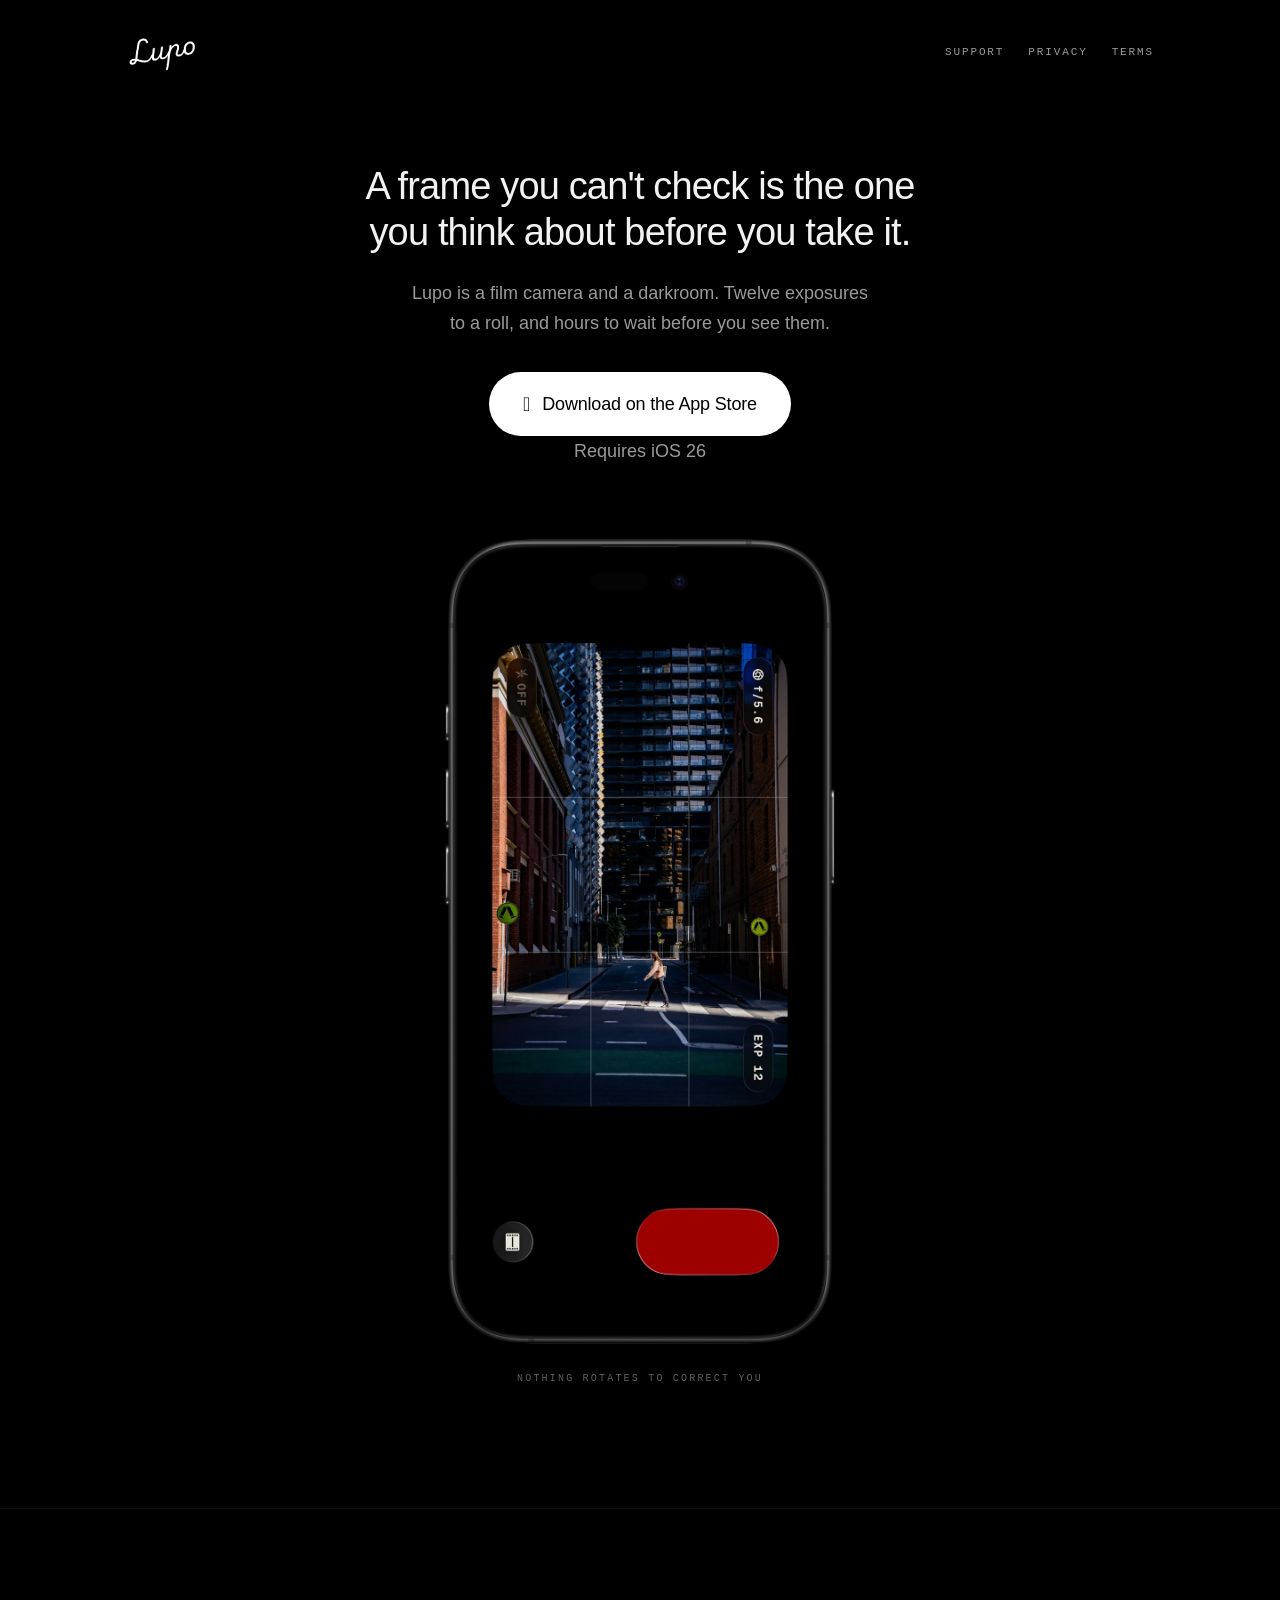
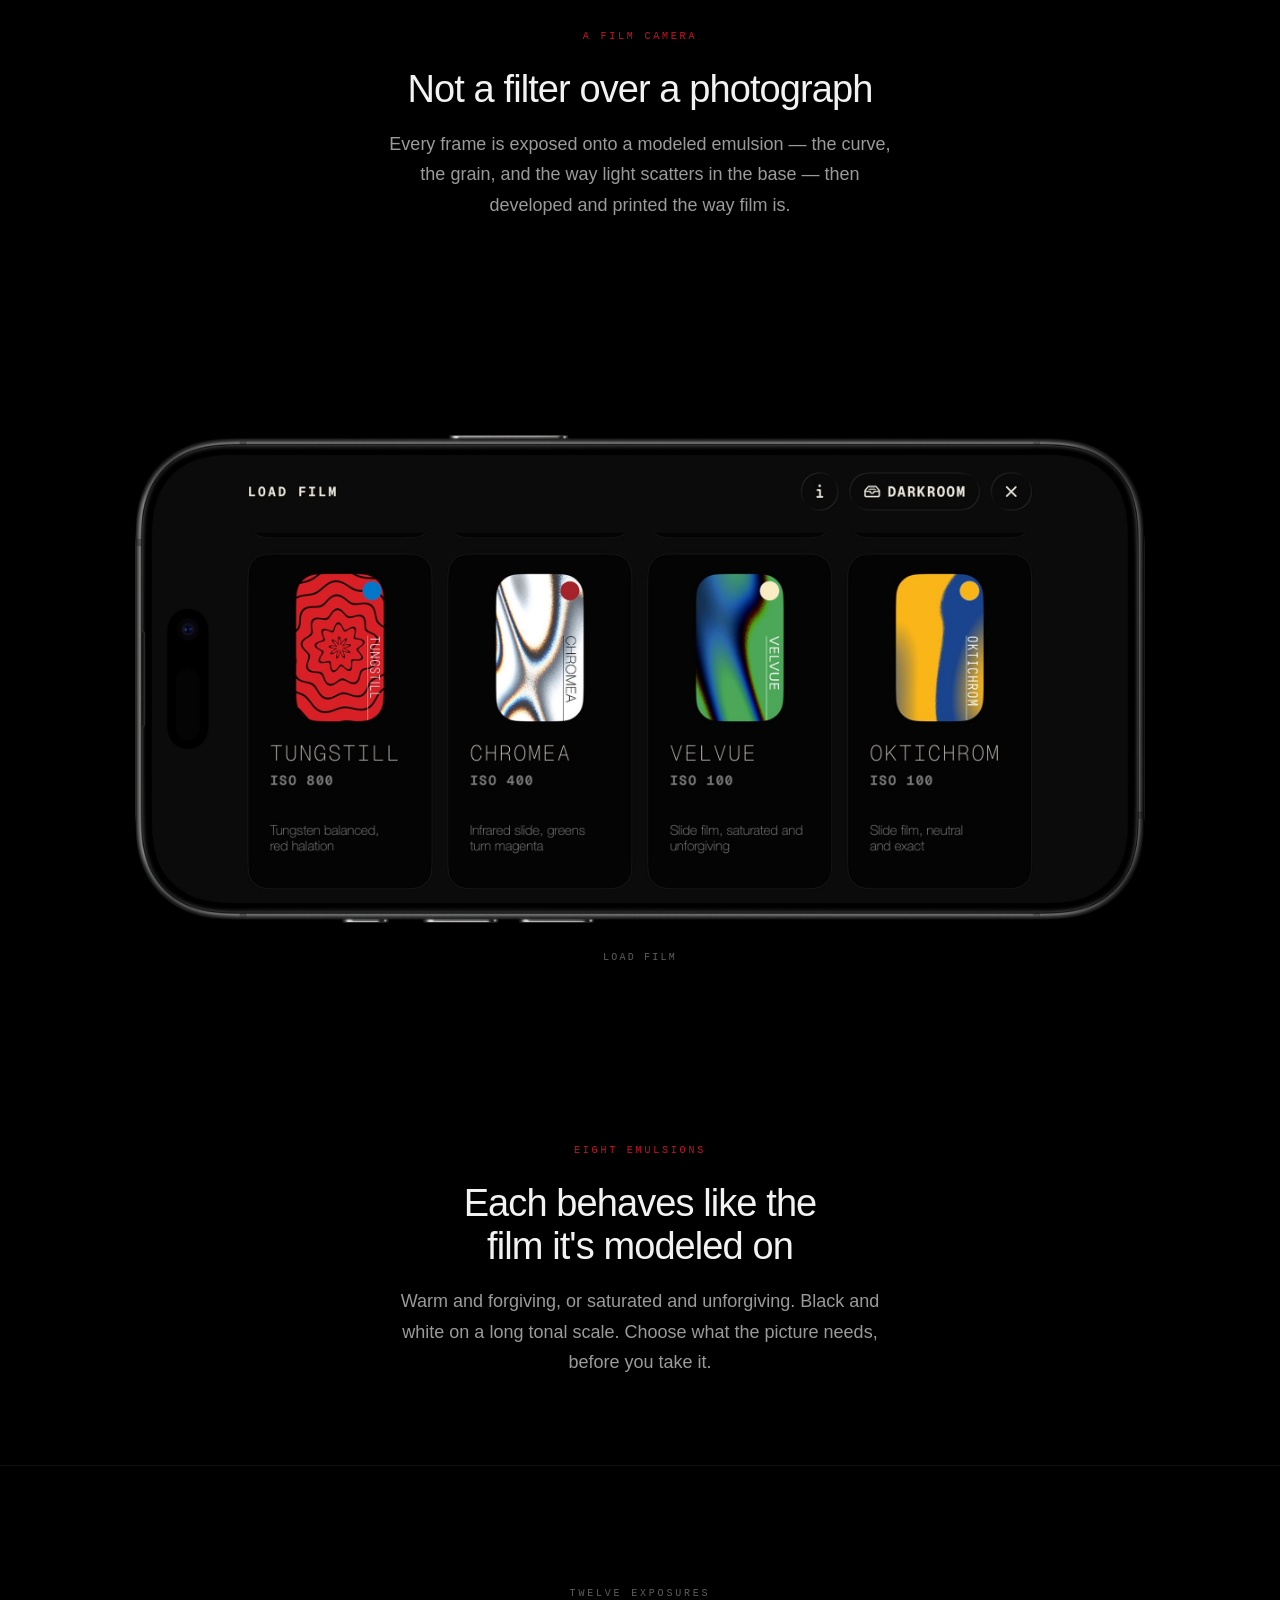
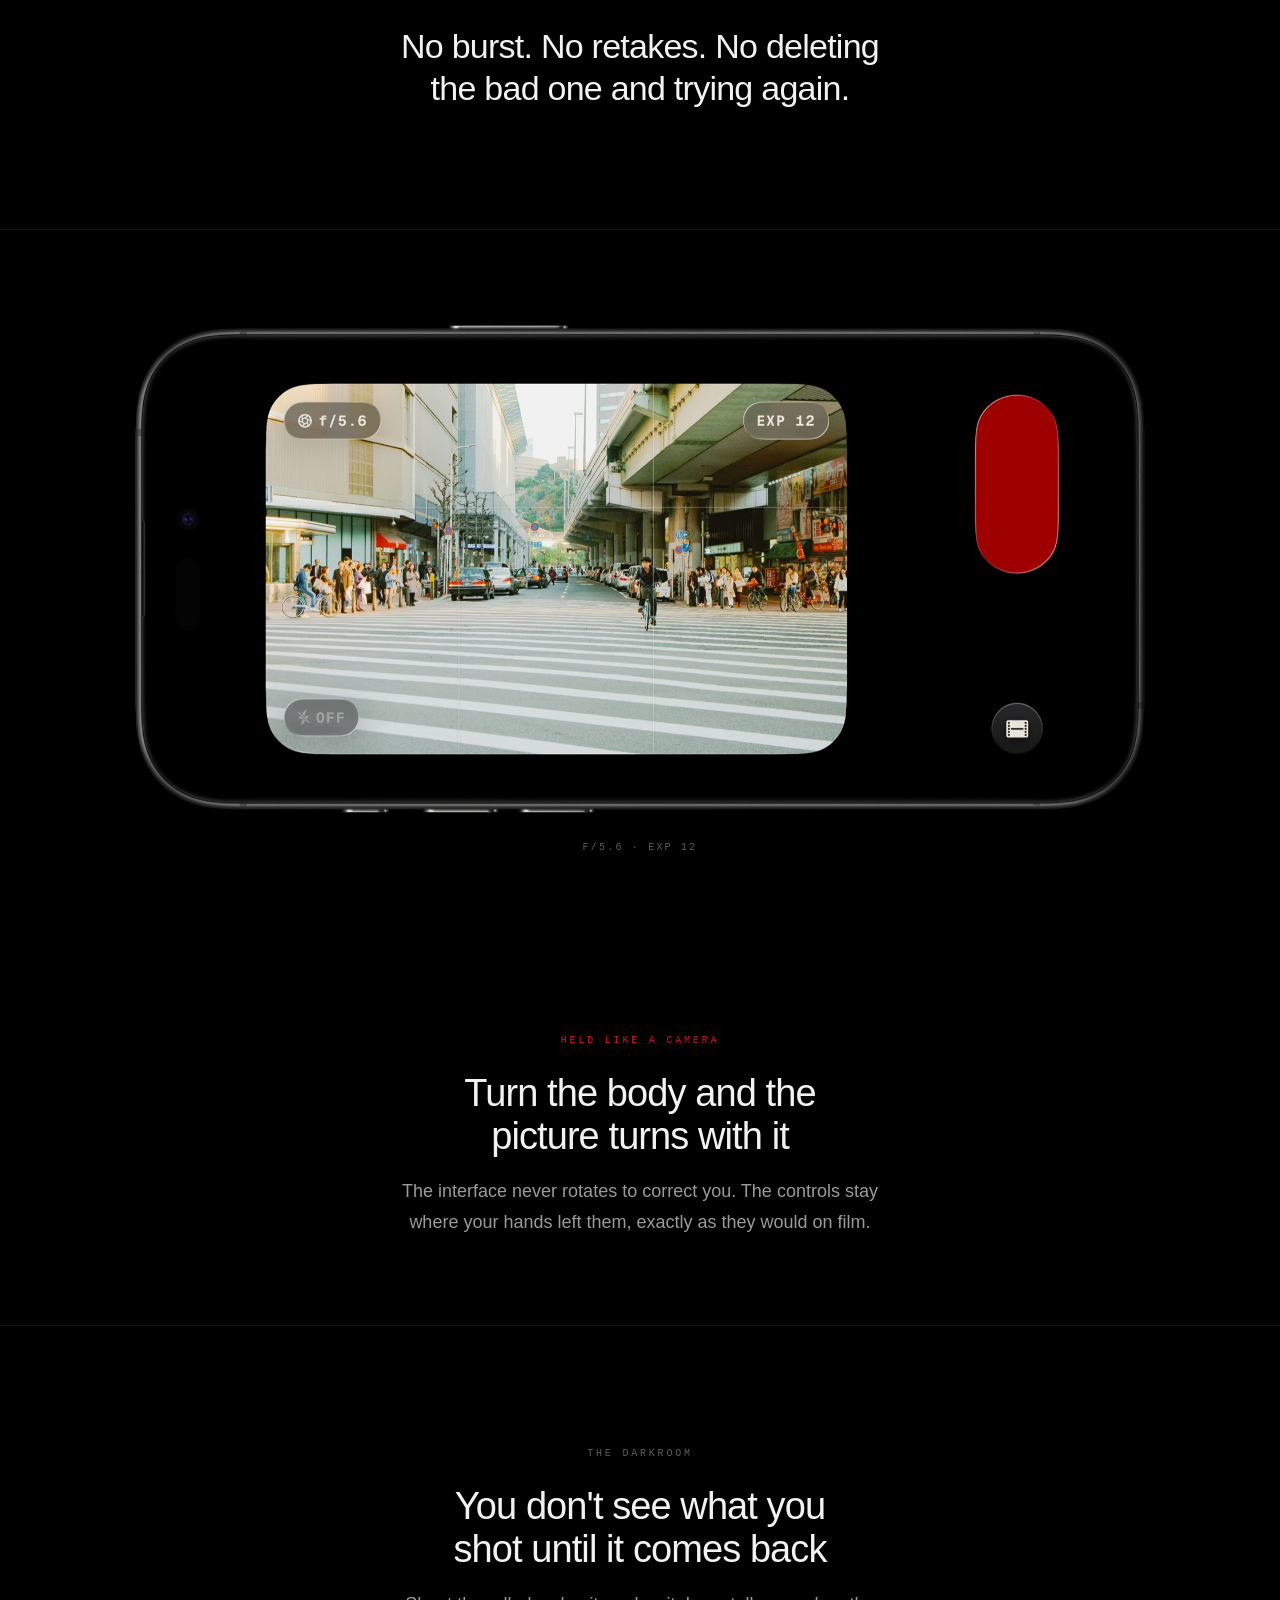
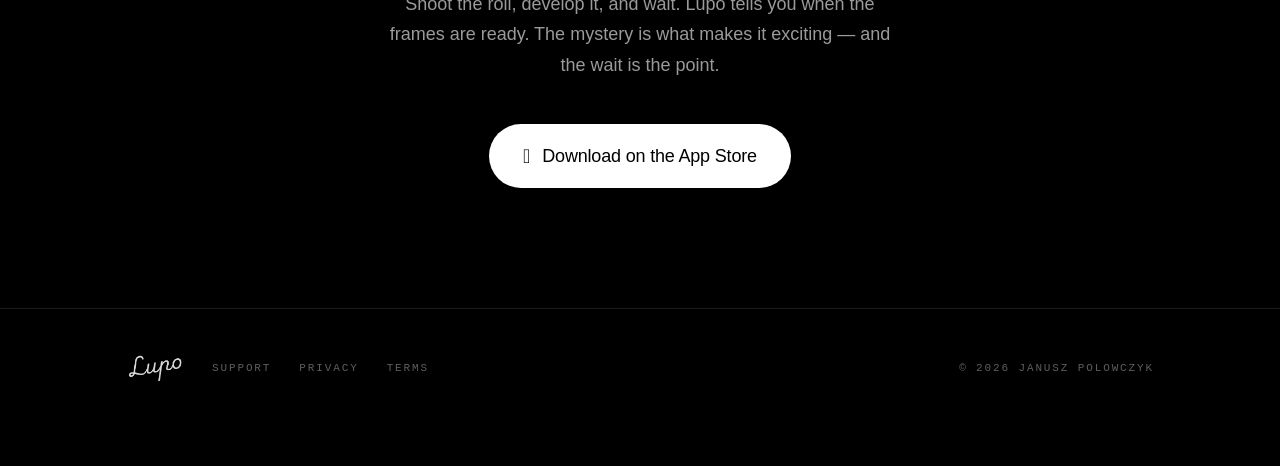
==== index.html @ 71aa13f6 "Lupo — landing, support and legal pages Static site for GitHub Pages:   index.html    landing (Marke" ====
<!doctype html>
<html lang="en">
<head>
<meta charset="utf-8">
<meta name="viewport" content="width=device-width,initial-scale=1">
<title>Lupo — Film Camera &amp; Darkroom</title>
<meta name="description" content="A film camera and darkroom for iPhone. Twelve exposures to a roll, eight modeled emulsions, and no way to check the shot until the roll comes back.">
<meta name="color-scheme" content="dark">
<meta name="theme-color" content="#000000">
<link rel="icon" type="image/png" href="assets/Lupoicon_web.png">
<link rel="apple-touch-icon" href="assets/Lupoicon_web.png">
<meta property="og:title" content="Lupo — Film Camera &amp; Darkroom">
<meta property="og:description" content="A frame you can't check is the one you think about before you take it.">
<meta property="og:type" content="website">
<meta property="og:image" content="assets/hold.jpg">
<link rel="stylesheet" href="style.css">
</head>
<body>

<nav class="site">
  <a class="home" href="index.html" aria-label="Lupo — home"><img src="assets/Lupologo.png" alt="Lupo"></a>
  <span class="links">
    <a href="support.html">Support</a>
    <a href="privacy.html">Privacy</a>
    <a href="terms.html">Terms</a>
  </span>
</nav>

<header class="hero">
  <div class="wrap">
    <p class="thesis">A frame you can't check is the one you think about before you take it.</p>
    <p class="sub">Lupo is a film camera and a darkroom. Twelve exposures to a roll, and hours to wait before you see them.</p>
    <div class="get">
      <a class="btn" href="https://apps.apple.com/app/idXXXXXXXXX"><span class="glyph" aria-hidden="true">&#63743;</span> Download on the App Store</a>
    </div>
    <p class="get note">Requires iOS 26</p>
  </div>
</header>

<section class="panel">
  <div class="wrap-wide">
    <figure class="shot portrait reveal">
      <img src="assets/hold.jpg" alt="Lupo running on an iPhone held upright, the viewfinder showing a laneway between a brick wall and a glass tower, with a red shutter below." width="900" height="1842">
      <figcaption>Nothing rotates to correct you</figcaption>
    </figure>
  </div>
</section>

<hr class="rule">

<section class="panel">
  <div class="wrap">
    <div class="inner reveal">
      <p class="eyebrow">A film camera</p>
      <h2>Not a filter over a photograph</h2>
      <p>Every frame is exposed onto a modeled emulsion — the curve, the grain, and the way light scatters in the base — then developed and printed the way film is.</p>
    </div>
  </div>
</section>

<section class="panel tight">
  <div class="wrap-wide">
    <figure class="shot reveal">
      <img src="assets/films.jpg" alt="Lupo's film selection screen showing canisters for Tungstill ISO 800, Chromea ISO 400, Velvue ISO 100 and Oktichrom ISO 100." width="2292" height="1120">
      <figcaption>Load film</figcaption>
    </figure>
  </div>
</section>

<section class="panel tight">
  <div class="wrap">
    <div class="inner reveal">
      <p class="eyebrow">Eight emulsions</p>
      <h2>Each behaves like the film it's modeled on</h2>
      <p>Warm and forgiving, or saturated and unforgiving. Black and white on a long tonal scale. Choose what the picture needs, before you take it.</p>
    </div>
  </div>
</section>

<hr class="rule">

<section class="panel">
  <div class="wrap">
    <div class="inner reveal">
      <p class="eyebrow quiet">Twelve exposures</p>
      <p class="statement">No burst. No retakes. No deleting the bad one and trying again.</p>
    </div>
  </div>
</section>

<hr class="rule">

<section class="panel tight">
  <div class="wrap-wide">
    <figure class="shot reveal">
      <img src="assets/camera.jpg" alt="Lupo's camera screen on an iPhone held sideways, showing a street crossing in the viewfinder with aperture, exposure count and flash indicators." width="1800" height="879">
      <figcaption>f/5.6 · EXP 12</figcaption>
    </figure>
  </div>
</section>

<section class="panel tight">
  <div class="wrap">
    <div class="inner reveal">
      <p class="eyebrow">Held like a camera</p>
      <h2>Turn the body and the picture turns with it</h2>
      <p>The interface never rotates to correct you. The controls stay where your hands left them, exactly as they would on film.</p>
    </div>
  </div>
</section>

<hr class="rule">

<section class="panel">
  <div class="wrap">
    <div class="inner reveal">
      <p class="eyebrow quiet">The darkroom</p>
      <h2>You don't see what you shot until it comes back</h2>
      <p>Shoot the roll, develop it, and wait. Lupo tells you when the frames are ready. The mystery is what makes it exciting — and the wait is the point.</p>
      <div class="get" style="margin-top:44px">
        <a class="btn" href="https://apps.apple.com/app/idXXXXXXXXX"><span class="glyph" aria-hidden="true">&#63743;</span> Download on the App Store</a>
      </div>
    </div>
  </div>
</section>

<footer class="site">
  <div class="bar">
    <img src="assets/Lupologo.png" alt="Lupo">
    <a href="support.html">Support</a>
    <a href="privacy.html">Privacy</a>
    <a href="terms.html">Terms</a>
    <span class="spacer">© 2026 Janusz Polowczyk</span>
  </div>
</footer>

<script>
(function(){
  var els = document.querySelectorAll('.reveal');
  if (!('IntersectionObserver' in window) ||
      window.matchMedia('(prefers-reduced-motion: reduce)').matches){
    els.forEach(function(e){ e.classList.add('in'); });
    return;
  }
  var io = new IntersectionObserver(function(entries){
    entries.forEach(function(en){
      if (en.isIntersecting){ en.target.classList.add('in'); io.unobserve(en.target); }
    });
  }, {rootMargin:'0px 0px -8% 0px', threshold:0.06});
  els.forEach(function(e){ io.observe(e); });
})();
</script>

</body>
</html>
---- style.css ----
/* Lupo — lupocamera site
   Single-theme by intent: the app is black, the site is black.
   Type: Helvetica Neue Light throughout, mono for utility labels. */

:root{
  --bg:#000000;
  --ink:#F2F2F2;
  --dim:#9A9A9A;
  --faint:#5E5E5E;
  --hair:#1A1A1A;
  --hair-soft:#111111;
  --card:#0A0A0A;
  --red:#CE1126;
  --red-lift:#E0263A;

  --sans:"HelveticaNeue-Light","Helvetica Neue Light","Helvetica Neue",Helvetica,Arial,sans-serif;
  --mono:ui-monospace,"SF Mono",SFMono-Regular,Menlo,Consolas,monospace;

  --measure:660px;
  --wide:1080px;
}

*{box-sizing:border-box}
html{-webkit-text-size-adjust:100%;scroll-behavior:smooth}
@media (prefers-reduced-motion:reduce){ html{scroll-behavior:auto} }

body{
  margin:0;
  background:var(--bg);
  color:var(--ink);
  font-family:var(--sans);
  font-weight:300;
  font-size:18px;
  line-height:1.68;
  -webkit-font-smoothing:antialiased;
  -moz-osx-font-smoothing:grayscale;
}

.wrap{max-width:var(--measure);margin:0 auto;padding:0 26px}
.wrap-wide{max-width:var(--wide);margin:0 auto;padding:0 26px}

img{max-width:100%;height:auto;display:block}

a{color:var(--ink);text-decoration:none;border-bottom:1px solid #333;transition:border-color .15s ease,color .15s ease}
a:hover{border-bottom-color:var(--red)}
a:focus-visible{outline:2px solid var(--red);outline-offset:3px;border-radius:2px}
@media (prefers-reduced-motion:reduce){ a{transition:none} }

/* ---------- nav ---------- */
nav.site{
  display:flex;align-items:center;justify-content:space-between;gap:20px;
  max-width:var(--wide);margin:0 auto;padding:30px 26px;
}
nav.site .home{border-bottom:none;display:block;flex:none}
nav.site .home img{width:72px}
nav.site .links{display:flex;gap:24px;align-items:center}
nav.site .links a{
  font-family:var(--mono);font-weight:400;
  font-size:11px;letter-spacing:.17em;text-transform:uppercase;
  color:var(--dim);border-bottom:none;padding-bottom:2px;
}
nav.site .links a:hover{color:var(--ink)}
nav.site .links a[aria-current="page"]{color:var(--ink);border-bottom:1px solid var(--red)}

/* ---------- type ---------- */
.eyebrow{
  font-family:var(--mono);font-weight:400;
  font-size:10px;letter-spacing:.28em;text-transform:uppercase;
  color:var(--red);margin:0 0 22px;
}
.eyebrow.quiet{color:var(--faint)}

h1,h2,h3{font-weight:300;margin:0}
h1{font-size:clamp(30px,5.4vw,42px);line-height:1.1;letter-spacing:-.025em;margin-bottom:14px;text-wrap:balance}
h2{font-size:clamp(26px,4.4vw,38px);line-height:1.14;letter-spacing:-.024em;margin-bottom:18px;text-wrap:balance}
h3{font-size:19px;line-height:1.35;letter-spacing:-.01em;margin-bottom:8px;color:var(--ink)}

p{margin:0 0 18px;color:var(--dim)}
p:last-child{margin-bottom:0}
p strong,li strong{color:var(--ink);font-weight:400}
.lede{color:var(--ink);font-size:19px}

ul{margin:0 0 18px;padding-left:21px;color:var(--dim)}
li{margin-bottom:10px}
li::marker{color:var(--faint)}

/* ---------- hero ---------- */
.hero{padding:58px 0 0;text-align:center}
.hero .thesis{
  font-size:clamp(25px,3.9vw,38px);line-height:1.2;letter-spacing:-.022em;
  color:var(--ink);margin:0 auto 22px;max-width:27ch;text-wrap:balance;
}
.hero .sub{max-width:46ch;margin:0 auto 34px;font-size:18px}
.hero + .panel{padding-top:66px}

/* ---------- download button ---------- */
.get{display:flex;justify-content:center}
.btn{
  display:inline-flex;align-items:center;gap:12px;
  background:#FFFFFF;color:#000000;border:none;border-radius:999px;
  padding:17px 34px;font-family:var(--sans);font-weight:400;font-size:18px;letter-spacing:-.01em;
  transition:background .16s ease,transform .16s ease;
}
.btn:hover{background:#DEDEDE;border-bottom-color:transparent}
.btn:active{transform:translateY(1px)}
.btn:focus-visible{outline:2px solid var(--red);outline-offset:3px}
.btn .glyph{font-size:20px;line-height:1}
@media (prefers-reduced-motion:reduce){ .btn{transition:none} .btn:active{transform:none} }
.get .note{
  font-family:var(--mono);font-weight:400;font-size:10px;letter-spacing:.2em;text-transform:uppercase;
  color:var(--faint);margin-top:18px;text-align:center;
}

/* ---------- device shots ---------- */
.shot{margin:0}
.shot img{margin:0 auto;border-radius:4px}
.shot.portrait img{max-width:400px}
.shot figcaption{
  font-family:var(--mono);font-weight:400;
  font-size:10px;letter-spacing:.22em;text-transform:uppercase;
  color:var(--faint);margin-top:20px;text-align:center;
}

/* ---------- sections ---------- */
.panel{padding:120px 0}
.panel.tight{padding:88px 0}
.panel .inner{max-width:var(--measure);margin:0 auto;text-align:center}
.panel .inner.left{text-align:left}
.panel .inner p{margin-left:auto;margin-right:auto;max-width:52ch}
.panel .inner.left p{margin-left:0;margin-right:0}

.statement{
  font-size:clamp(24px,4vw,34px);line-height:1.24;letter-spacing:-.022em;
  color:var(--ink);max-width:20ch;margin:0 auto;text-wrap:balance;
}

.rule{border:none;border-top:1px solid var(--hair-soft);margin:0}

/* reveal — one restrained motion cue */
.reveal{opacity:0;transform:translateY(14px);transition:opacity .6s ease,transform .6s ease}
.reveal.in{opacity:1;transform:none}
@media (prefers-reduced-motion:reduce){
  .reveal{opacity:1;transform:none;transition:none}
}

/* ---------- support page ---------- */
section.block{padding:64px 0;border-top:1px solid var(--hair-soft)}
section.block:first-of-type{border-top:none}

.contact{
  background:var(--card);border:1px solid var(--hair);border-radius:6px;
  padding:32px 30px;margin-top:34px;
}
.contact .eyebrow{margin-bottom:16px}
.contact .addr{font-size:clamp(19px,3.4vw,24px);letter-spacing:-.014em;word-break:break-all;color:var(--ink);margin:0}
.contact .addr a{border-bottom:1px solid var(--red)}
.contact p.note{margin:16px 0 0;font-size:16px}

.faq{display:flex;flex-direction:column}
details{border-top:1px solid var(--hair-soft)}
details:last-child{border-bottom:1px solid var(--hair-soft)}
summary{
  cursor:pointer;list-style:none;padding:20px 36px 20px 0;position:relative;
  font-size:18px;color:var(--ink);
}
summary::-webkit-details-marker{display:none}
summary::after{
  content:"+";position:absolute;right:6px;top:50%;transform:translateY(-50%);
  font-family:var(--mono);font-size:19px;color:var(--faint);line-height:1;
}
details[open] summary::after{content:"−";color:var(--red)}
summary:focus-visible{outline:2px solid var(--red);outline-offset:-2px;border-radius:2px}
details .body{padding:0 0 24px}
details .body p{margin-bottom:14px}
details .body p:last-child{margin-bottom:0}

/* ---------- legal pages ---------- */
.doc h2{margin-top:48px;font-size:23px;letter-spacing:-.014em}
.doc h2:first-of-type{margin-top:0}
.doc .updated{
  font-family:var(--mono);font-weight:400;
  font-size:11px;letter-spacing:.14em;text-transform:uppercase;
  color:var(--faint);margin:0 0 42px;
}
.doc a{word-break:break-word}

/* ---------- footer ---------- */
footer.site{border-top:1px solid var(--hair);margin-top:0}
footer.site .bar{
  max-width:var(--wide);margin:0 auto;padding:40px 26px 80px;
  display:flex;flex-wrap:wrap;gap:20px 28px;align-items:center;
}
footer.site .bar img{width:58px;opacity:.85}
footer.site a,footer.site span{
  font-family:var(--mono);font-weight:400;
  font-size:11px;letter-spacing:.17em;text-transform:uppercase;
  color:var(--faint);border-bottom:none;
}
footer.site a:hover{color:var(--ink)}
footer.site .spacer{margin-left:auto}

@media (max-width:640px){
  body{font-size:17px}
  nav.site{padding:22px 20px}
  nav.site .links{gap:18px}
  .panel{padding:84px 0}
  .panel.tight{padding:64px 0}
  .hero{padding-top:52px}
  .shot.portrait img{max-width:300px}
  footer.site .bar{padding:32px 20px 64px}
  footer.site .spacer{margin-left:0;flex-basis:100%}
}
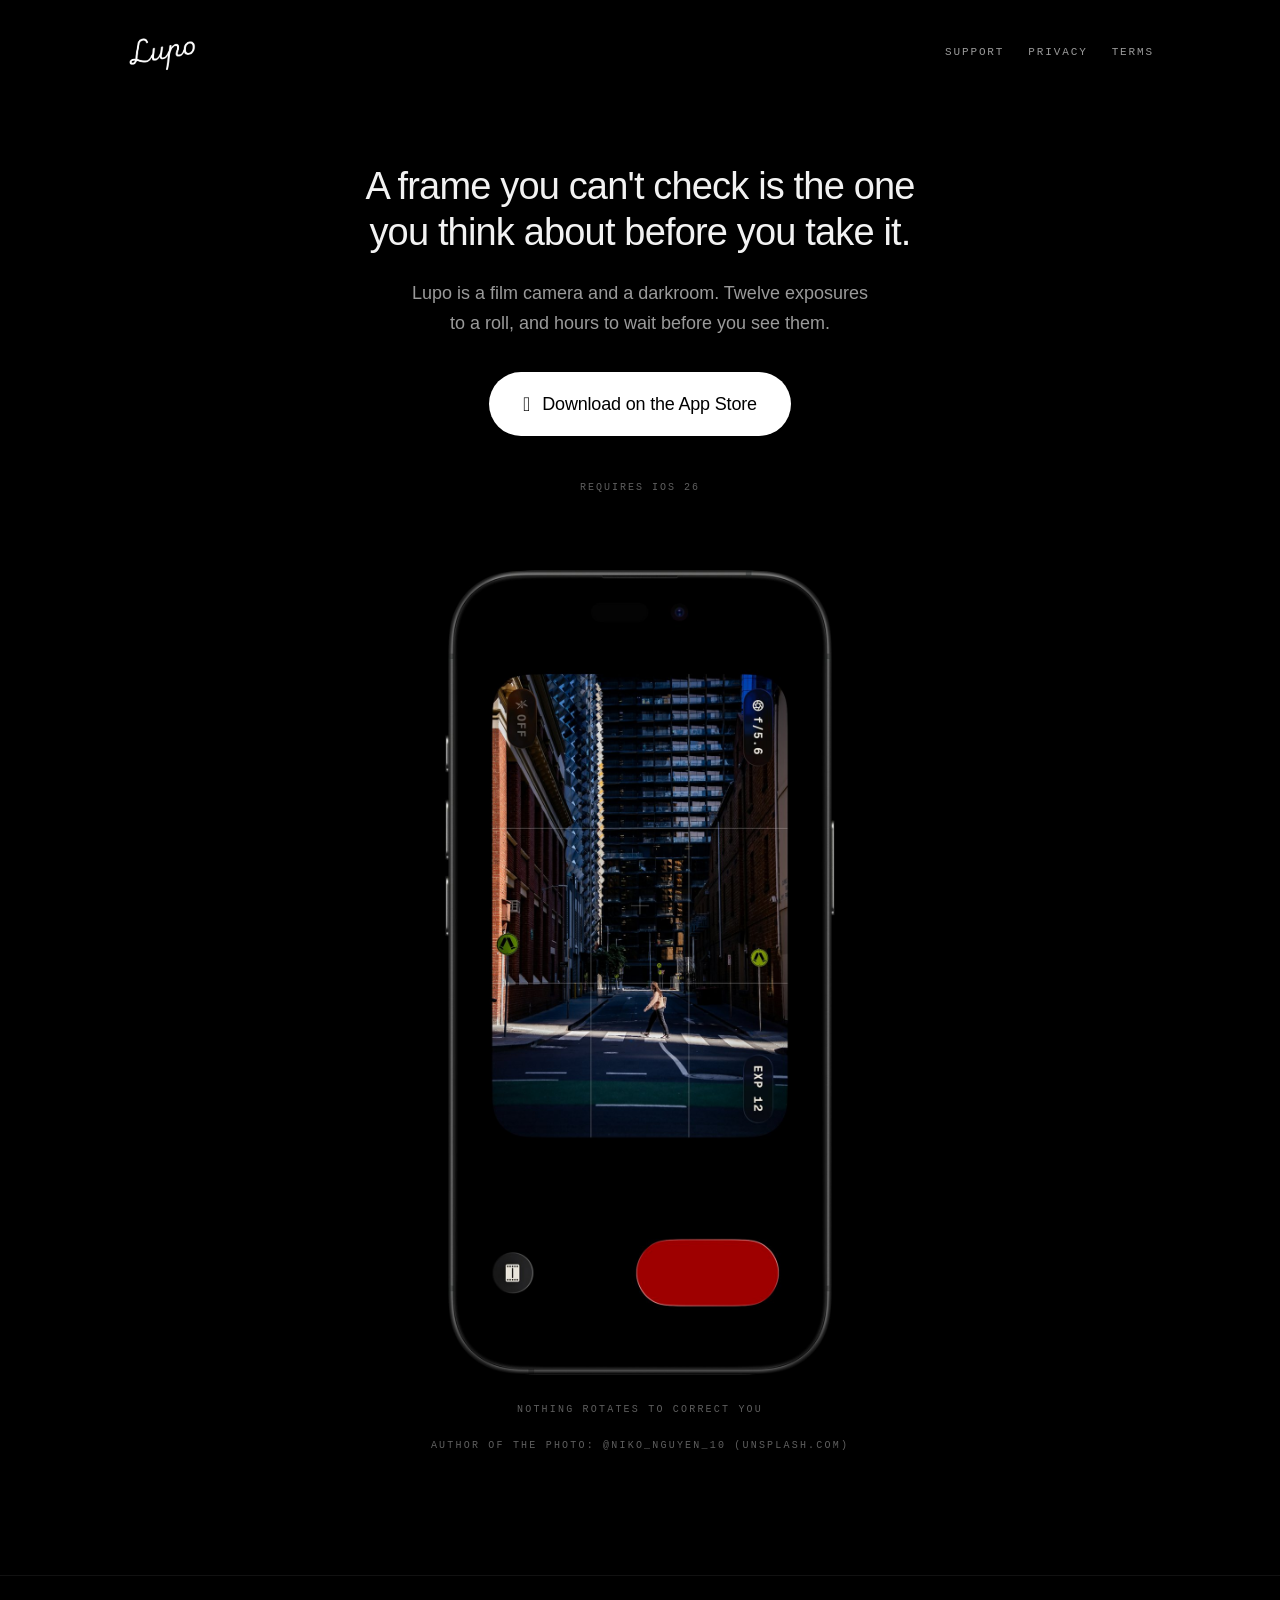
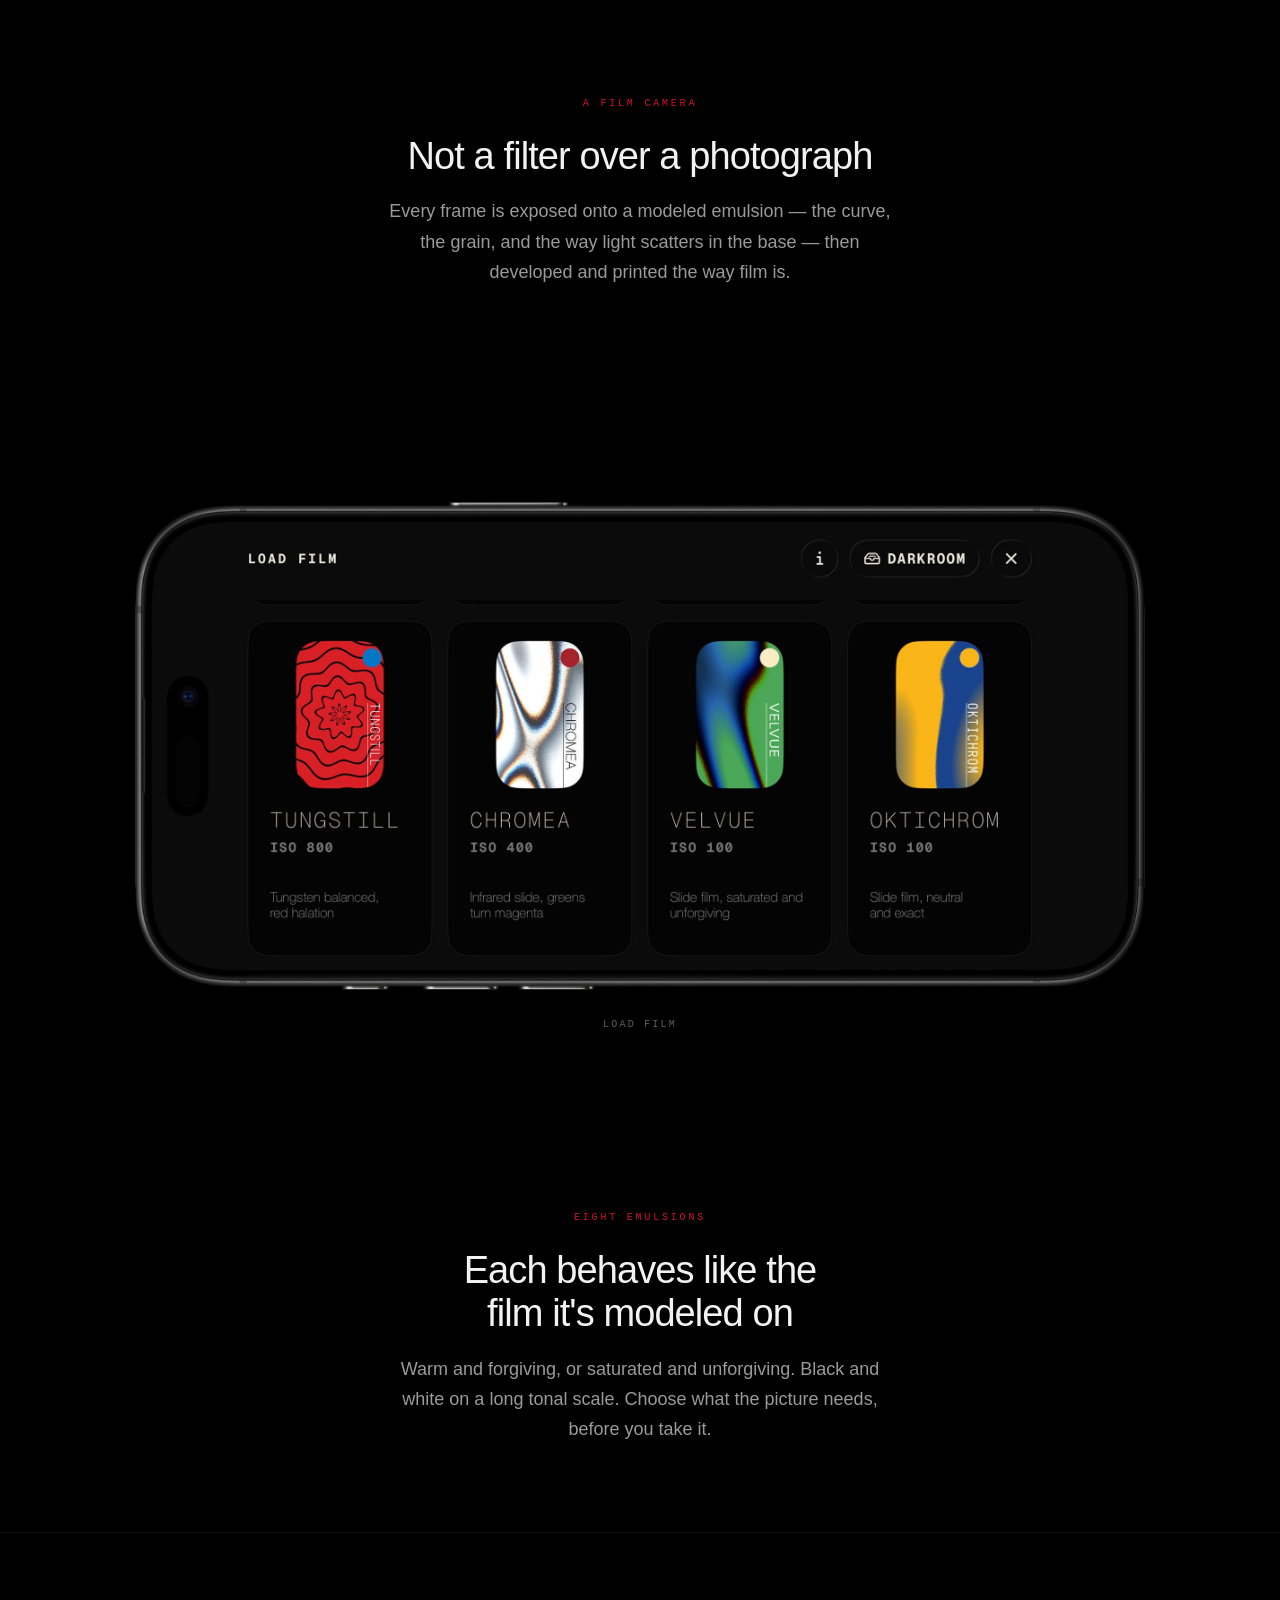
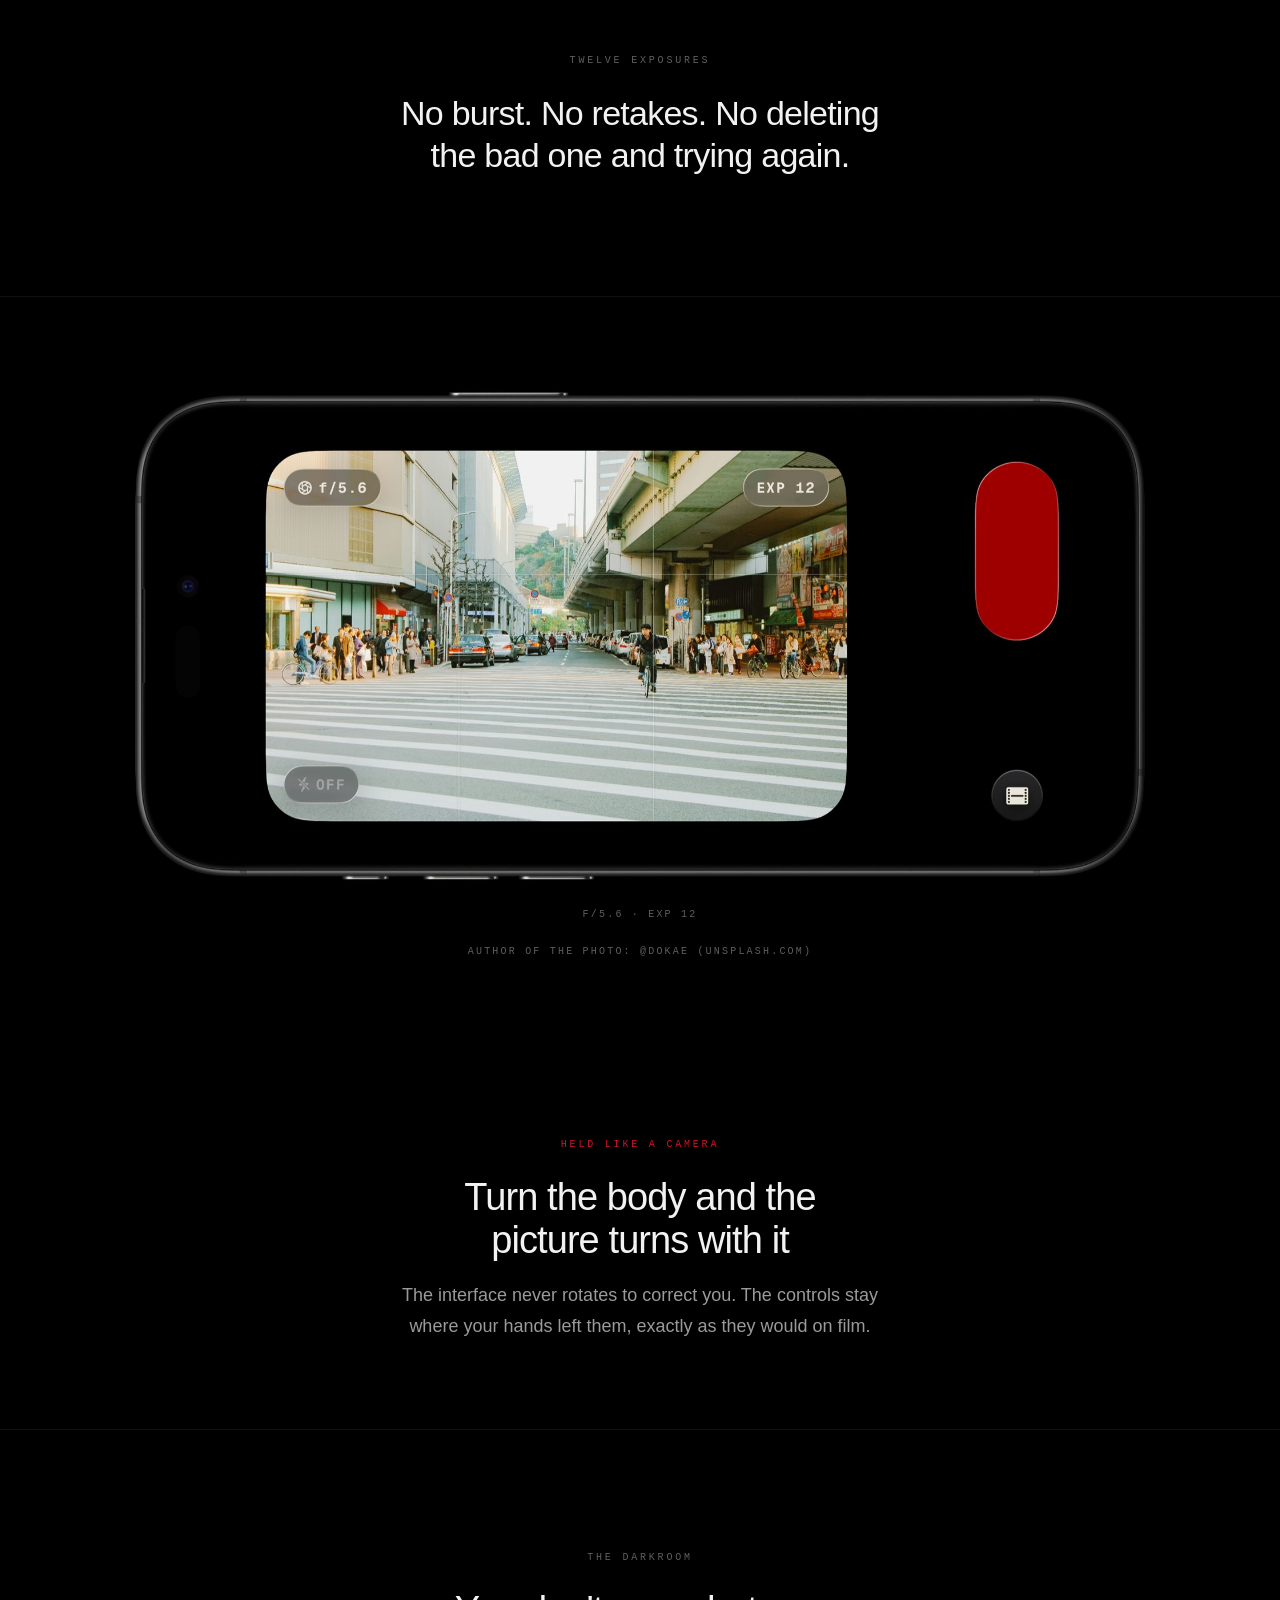
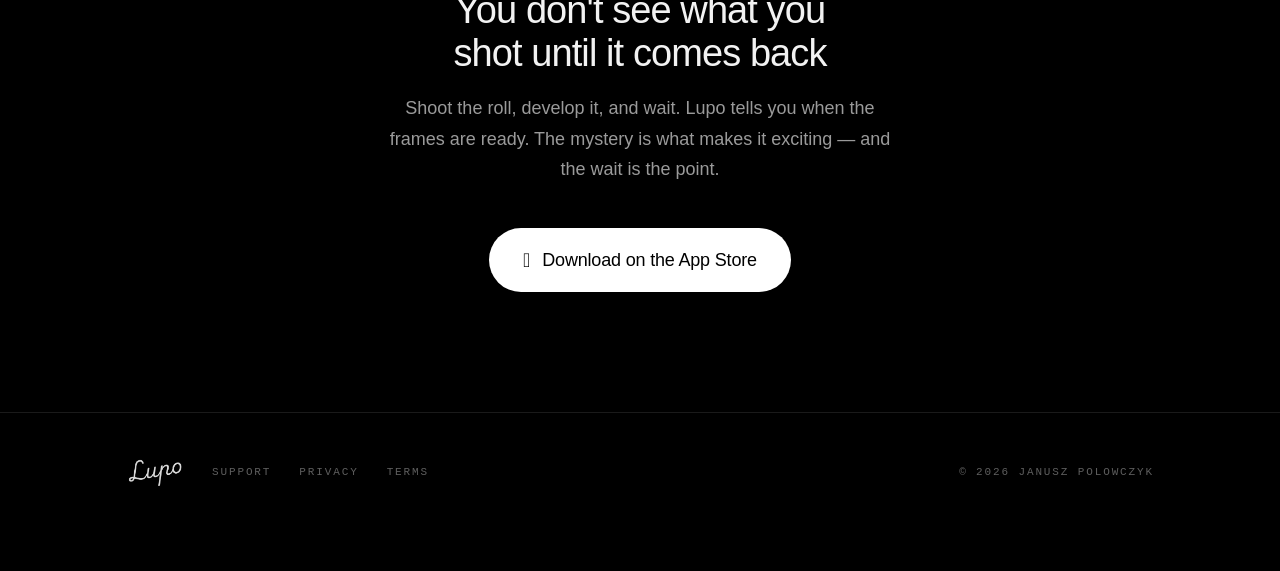
==== commit 70b34f7f: "Update: giving credits to authors of the photos, updates" ====
--- a/index.html
+++ b/index.html
@@ -42,6 +42,7 @@
     <figure class="shot portrait reveal">
       <img src="assets/hold.jpg" alt="Lupo running on an iPhone held upright, the viewfinder showing a laneway between a brick wall and a glass tower, with a red shutter below." width="900" height="1842">
       <figcaption>Nothing rotates to correct you</figcaption>
+      <figcaption>Author of the photo: @niko_nguyen_10 (unsplash.com)</figcaption>
     </figure>
   </div>
 </section>
@@ -95,6 +96,7 @@
     <figure class="shot reveal">
       <img src="assets/camera.jpg" alt="Lupo's camera screen on an iPhone held sideways, showing a street crossing in the viewfinder with aperture, exposure count and flash indicators." width="1800" height="879">
       <figcaption>f/5.6 · EXP 12</figcaption>
+      <figcaption>Author of the photo: @dokae (unsplash.com)</figcaption>
     </figure>
   </div>
 </section>
--- a/style.css
+++ b/style.css
@@ -106,9 +106,11 @@
 .btn:focus-visible{outline:2px solid var(--red);outline-offset:3px}
 .btn .glyph{font-size:20px;line-height:1}
 @media (prefers-reduced-motion:reduce){ .btn{transition:none} .btn:active{transform:none} }
-.get .note{
+/* compound, not descendant — the note carries both classes on one element */
+.get.note{
+  display:block;
   font-family:var(--mono);font-weight:400;font-size:10px;letter-spacing:.2em;text-transform:uppercase;
-  color:var(--faint);margin-top:18px;text-align:center;
+  color:var(--faint);margin:44px 0 0;text-align:center;
 }
 
 /* ---------- device shots ---------- */
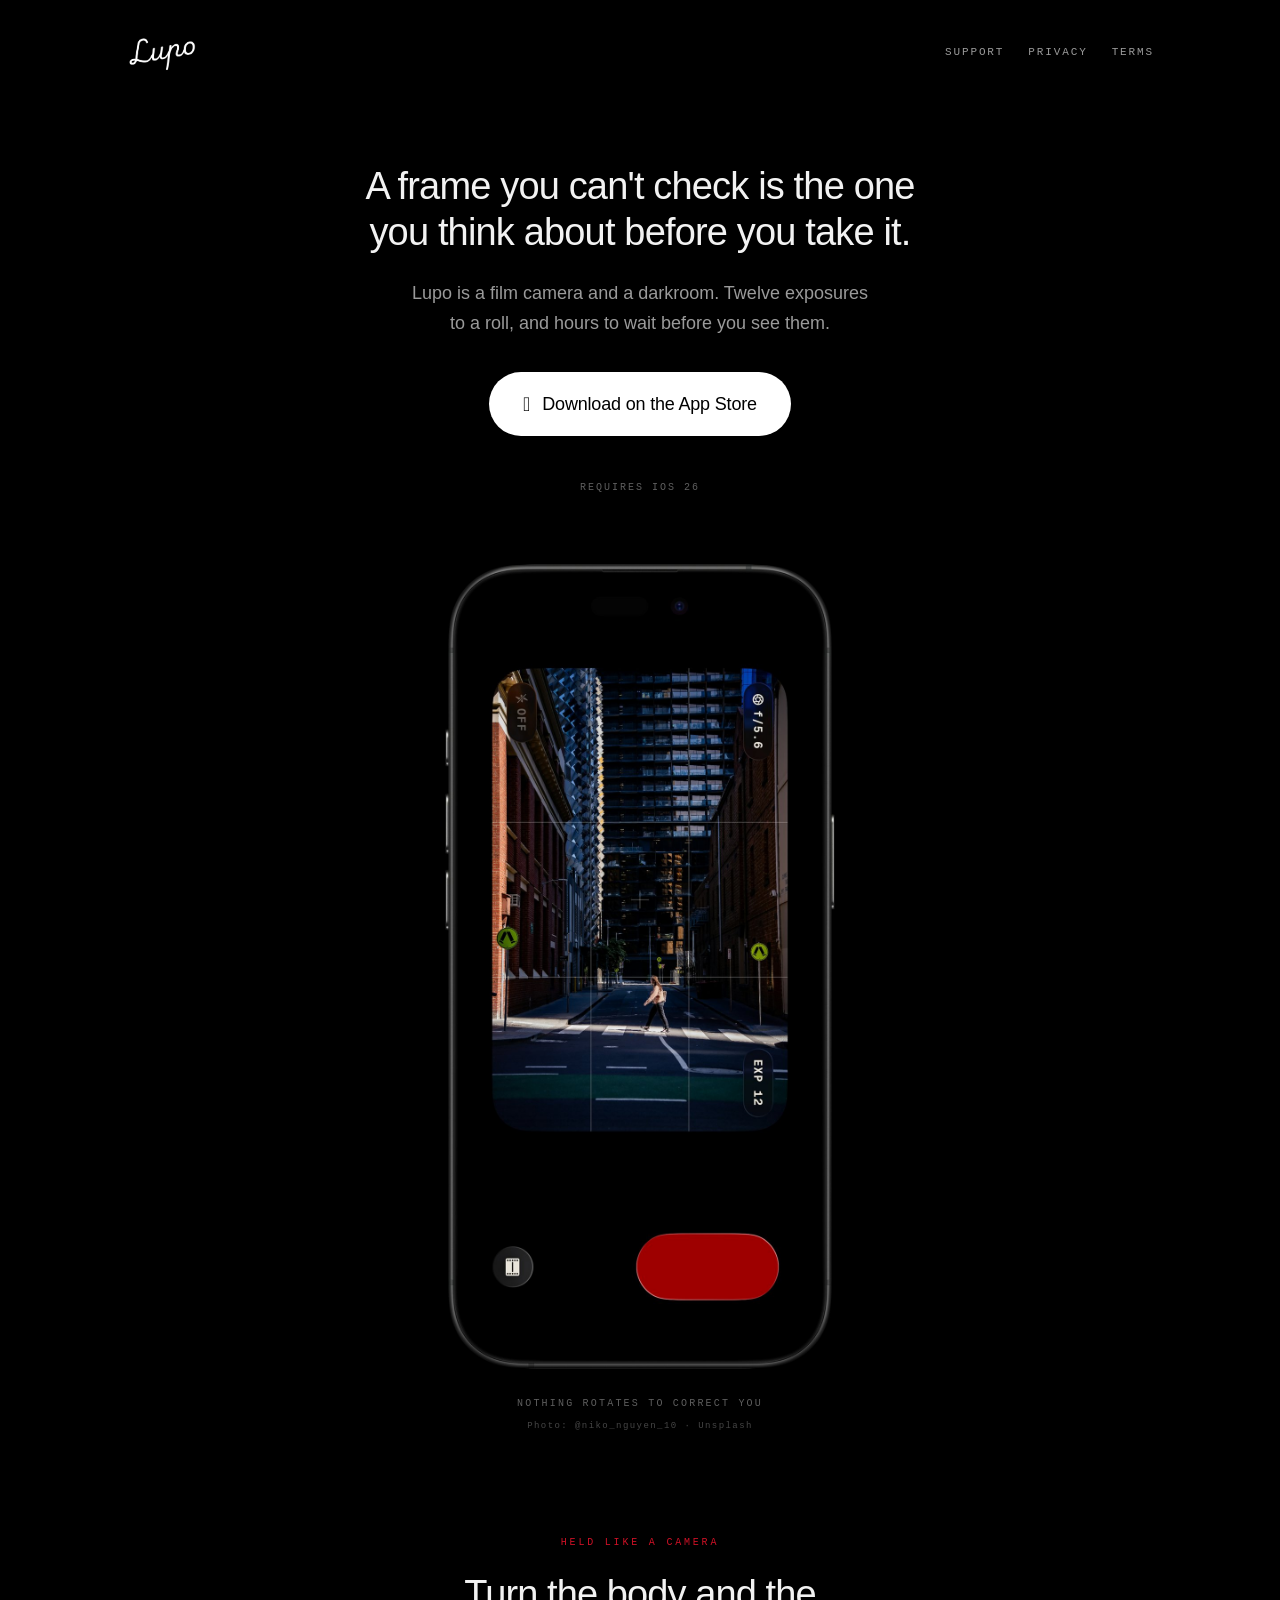
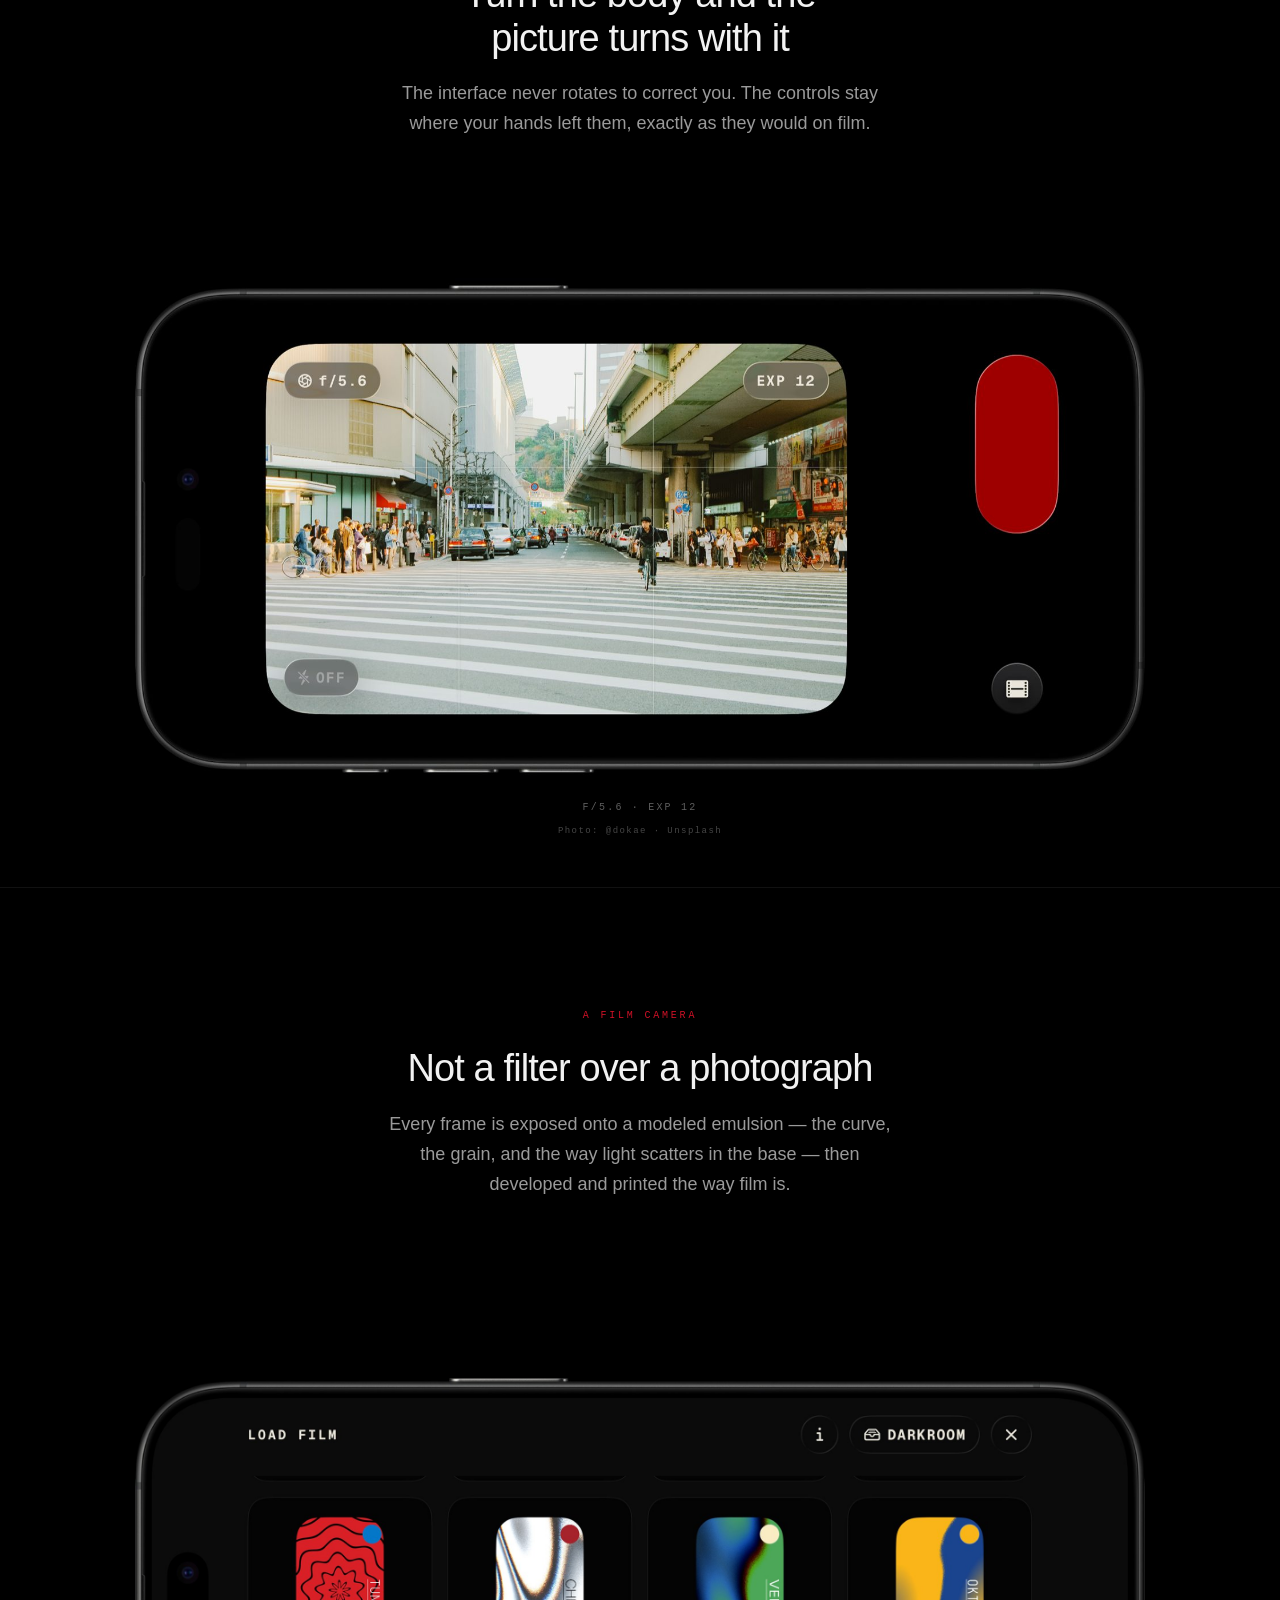
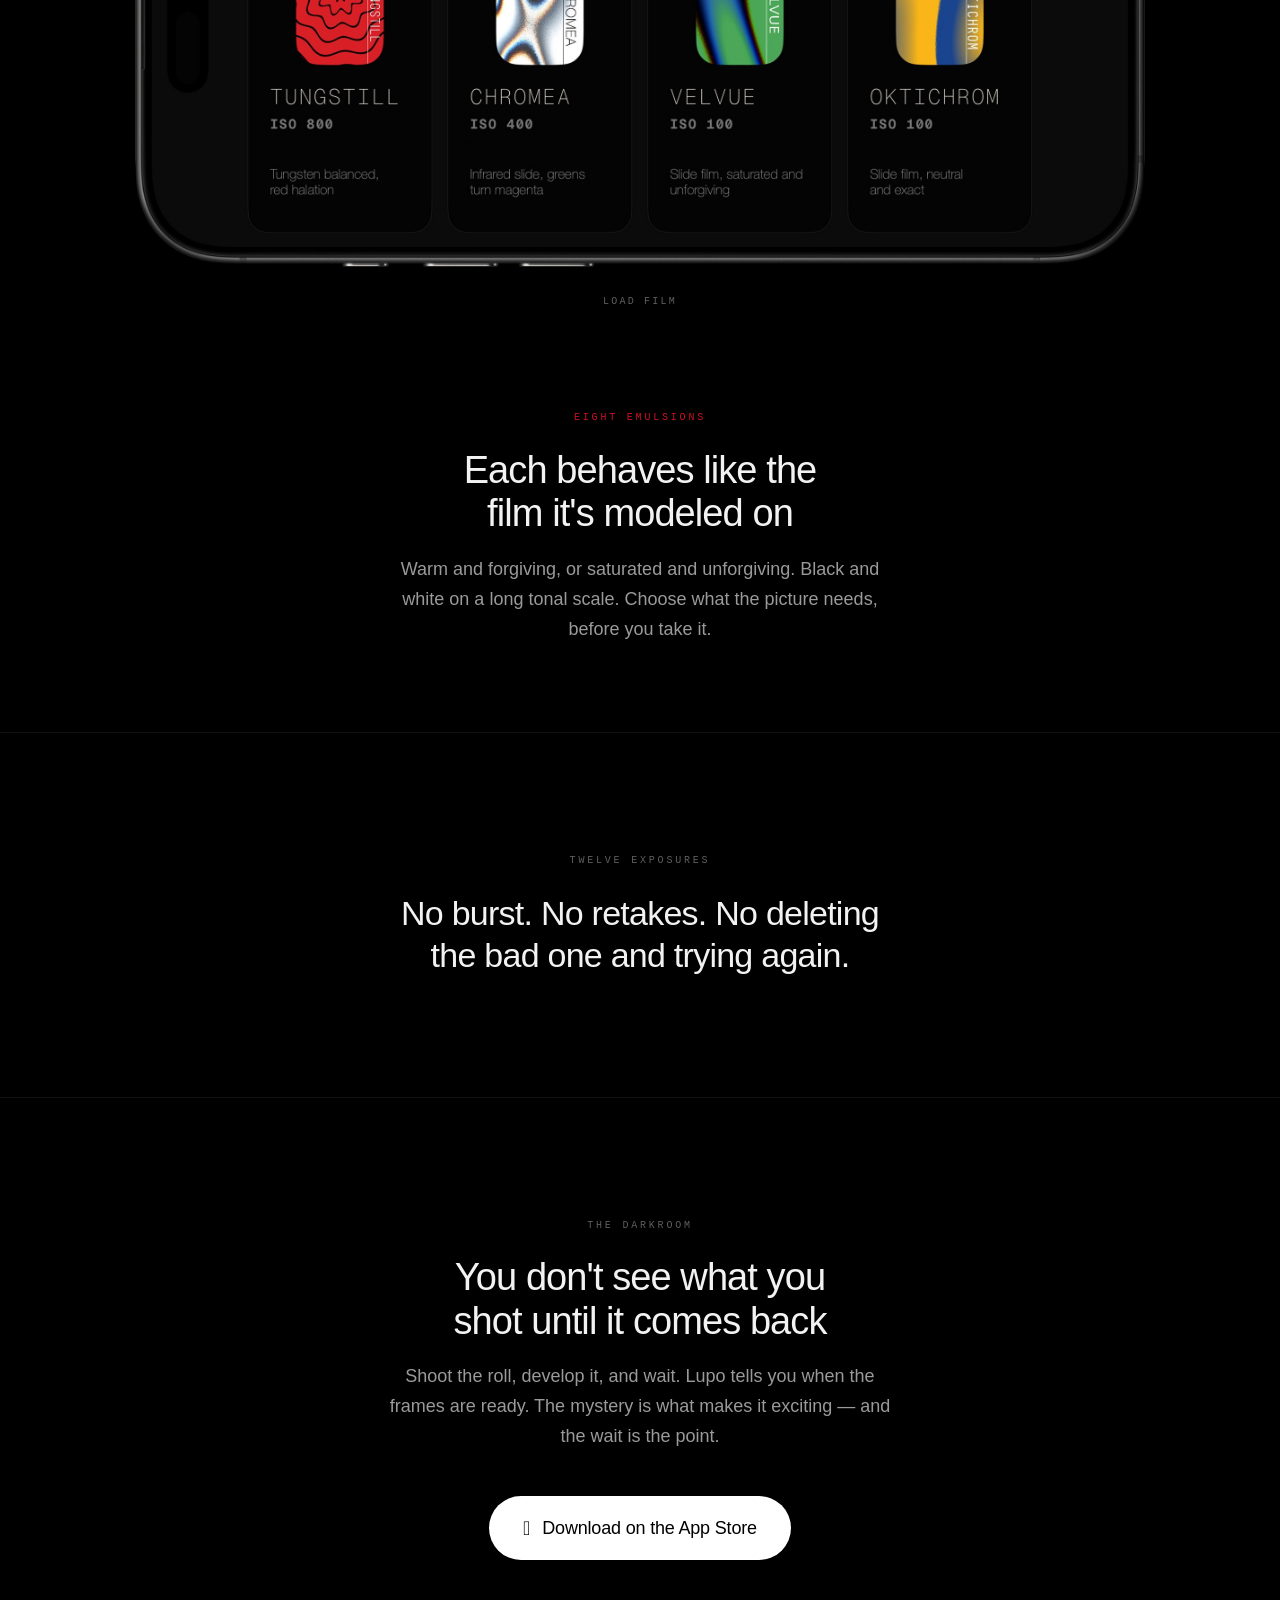
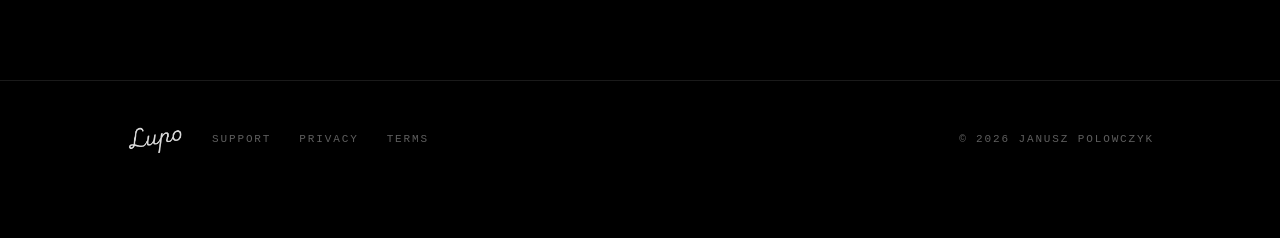
==== commit 47d63d5c: "Pair rotation copy with its images; tighten image-to-text gaps - Move 'Held like a camera' up so it " ====
--- a/index.html
+++ b/index.html
@@ -41,8 +41,26 @@
   <div class="wrap-wide">
     <figure class="shot portrait reveal">
       <img src="assets/hold.jpg" alt="Lupo running on an iPhone held upright, the viewfinder showing a laneway between a brick wall and a glass tower, with a red shutter below." width="900" height="1842">
-      <figcaption>Nothing rotates to correct you</figcaption>
-      <figcaption>Author of the photo: @niko_nguyen_10 (unsplash.com)</figcaption>
+      <figcaption>Nothing rotates to correct you<span class="credit">Photo: @niko_nguyen_10 · Unsplash</span></figcaption>
+    </figure>
+  </div>
+</section>
+
+<section class="panel tight">
+  <div class="wrap">
+    <div class="inner reveal">
+      <p class="eyebrow">Held like a camera</p>
+      <h2>Turn the body and the picture turns with it</h2>
+      <p>The interface never rotates to correct you. The controls stay where your hands left them, exactly as they would on film.</p>
+    </div>
+  </div>
+</section>
+
+<section class="panel tight">
+  <div class="wrap-wide">
+    <figure class="shot reveal">
+      <img src="assets/camera.jpg" alt="Lupo's camera screen on an iPhone held sideways, showing a street crossing in the viewfinder with aperture, exposure count and flash indicators." width="1800" height="879">
+      <figcaption>f/5.6 · EXP 12<span class="credit">Photo: @dokae · Unsplash</span></figcaption>
     </figure>
   </div>
 </section>
@@ -89,27 +107,6 @@
   </div>
 </section>
 
-<hr class="rule">
-
-<section class="panel tight">
-  <div class="wrap-wide">
-    <figure class="shot reveal">
-      <img src="assets/camera.jpg" alt="Lupo's camera screen on an iPhone held sideways, showing a street crossing in the viewfinder with aperture, exposure count and flash indicators." width="1800" height="879">
-      <figcaption>f/5.6 · EXP 12</figcaption>
-      <figcaption>Author of the photo: @dokae (unsplash.com)</figcaption>
-    </figure>
-  </div>
-</section>
-
-<section class="panel tight">
-  <div class="wrap">
-    <div class="inner reveal">
-      <p class="eyebrow">Held like a camera</p>
-      <h2>Turn the body and the picture turns with it</h2>
-      <p>The interface never rotates to correct you. The controls stay where your hands left them, exactly as they would on film.</p>
-    </div>
-  </div>
-</section>
 
 <hr class="rule">
 
--- a/style.css
+++ b/style.css
@@ -117,6 +117,10 @@
 .shot{margin:0}
 .shot img{margin:0 auto;border-radius:4px}
 .shot.portrait img{max-width:400px}
+.shot figcaption .credit{
+  display:block;margin-top:7px;
+  font-size:9px;letter-spacing:.16em;color:#454545;text-transform:none;
+}
 .shot figcaption{
   font-family:var(--mono);font-weight:400;
   font-size:10px;letter-spacing:.22em;text-transform:uppercase;
@@ -135,6 +139,11 @@
   font-size:clamp(24px,4vw,34px);line-height:1.24;letter-spacing:-.022em;
   color:var(--ink);max-width:20ch;margin:0 auto;text-wrap:balance;
 }
+
+/* images sit closer to the copy they illustrate */
+.panel:has(.shot){padding-top:52px;padding-bottom:48px}
+.panel:has(.shot) + .panel{padding-top:52px}
+.hero + .panel:has(.shot){padding-top:60px}
 
 .rule{border:none;border-top:1px solid var(--hair-soft);margin:0}
 
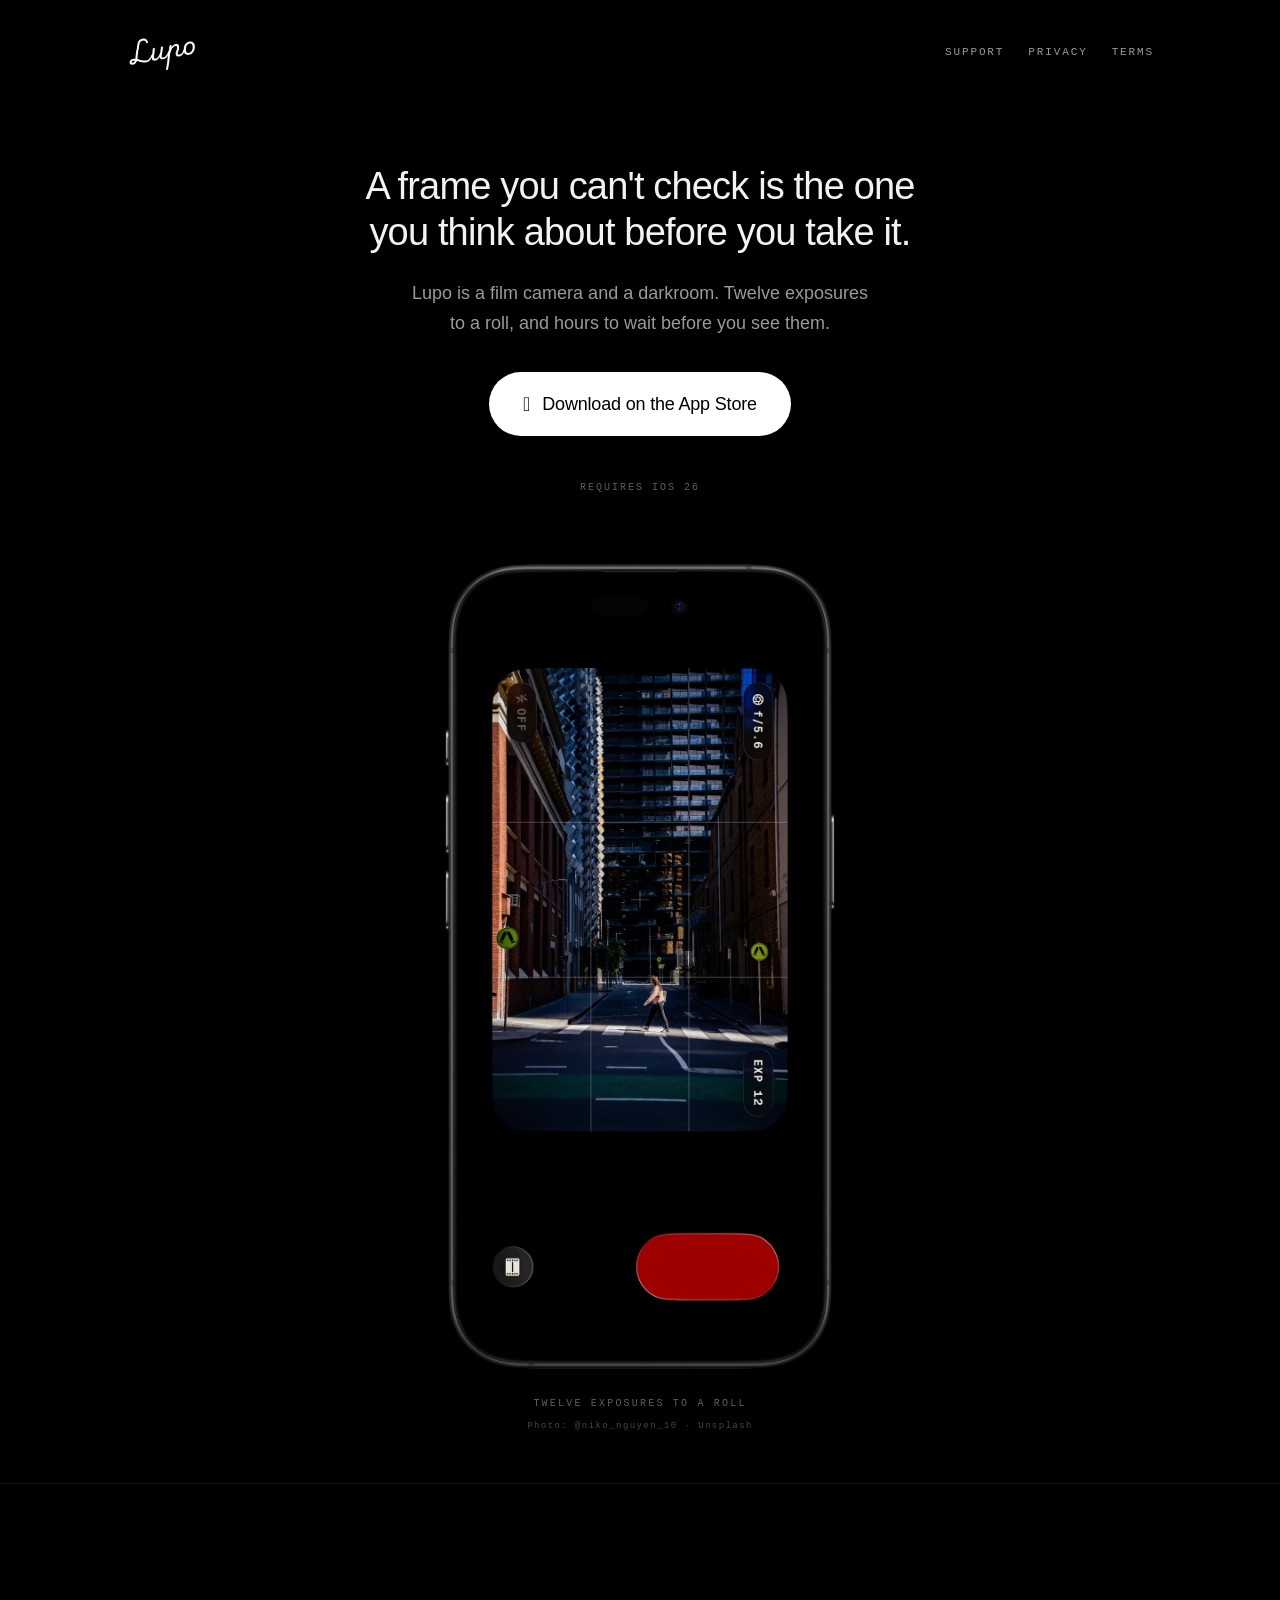
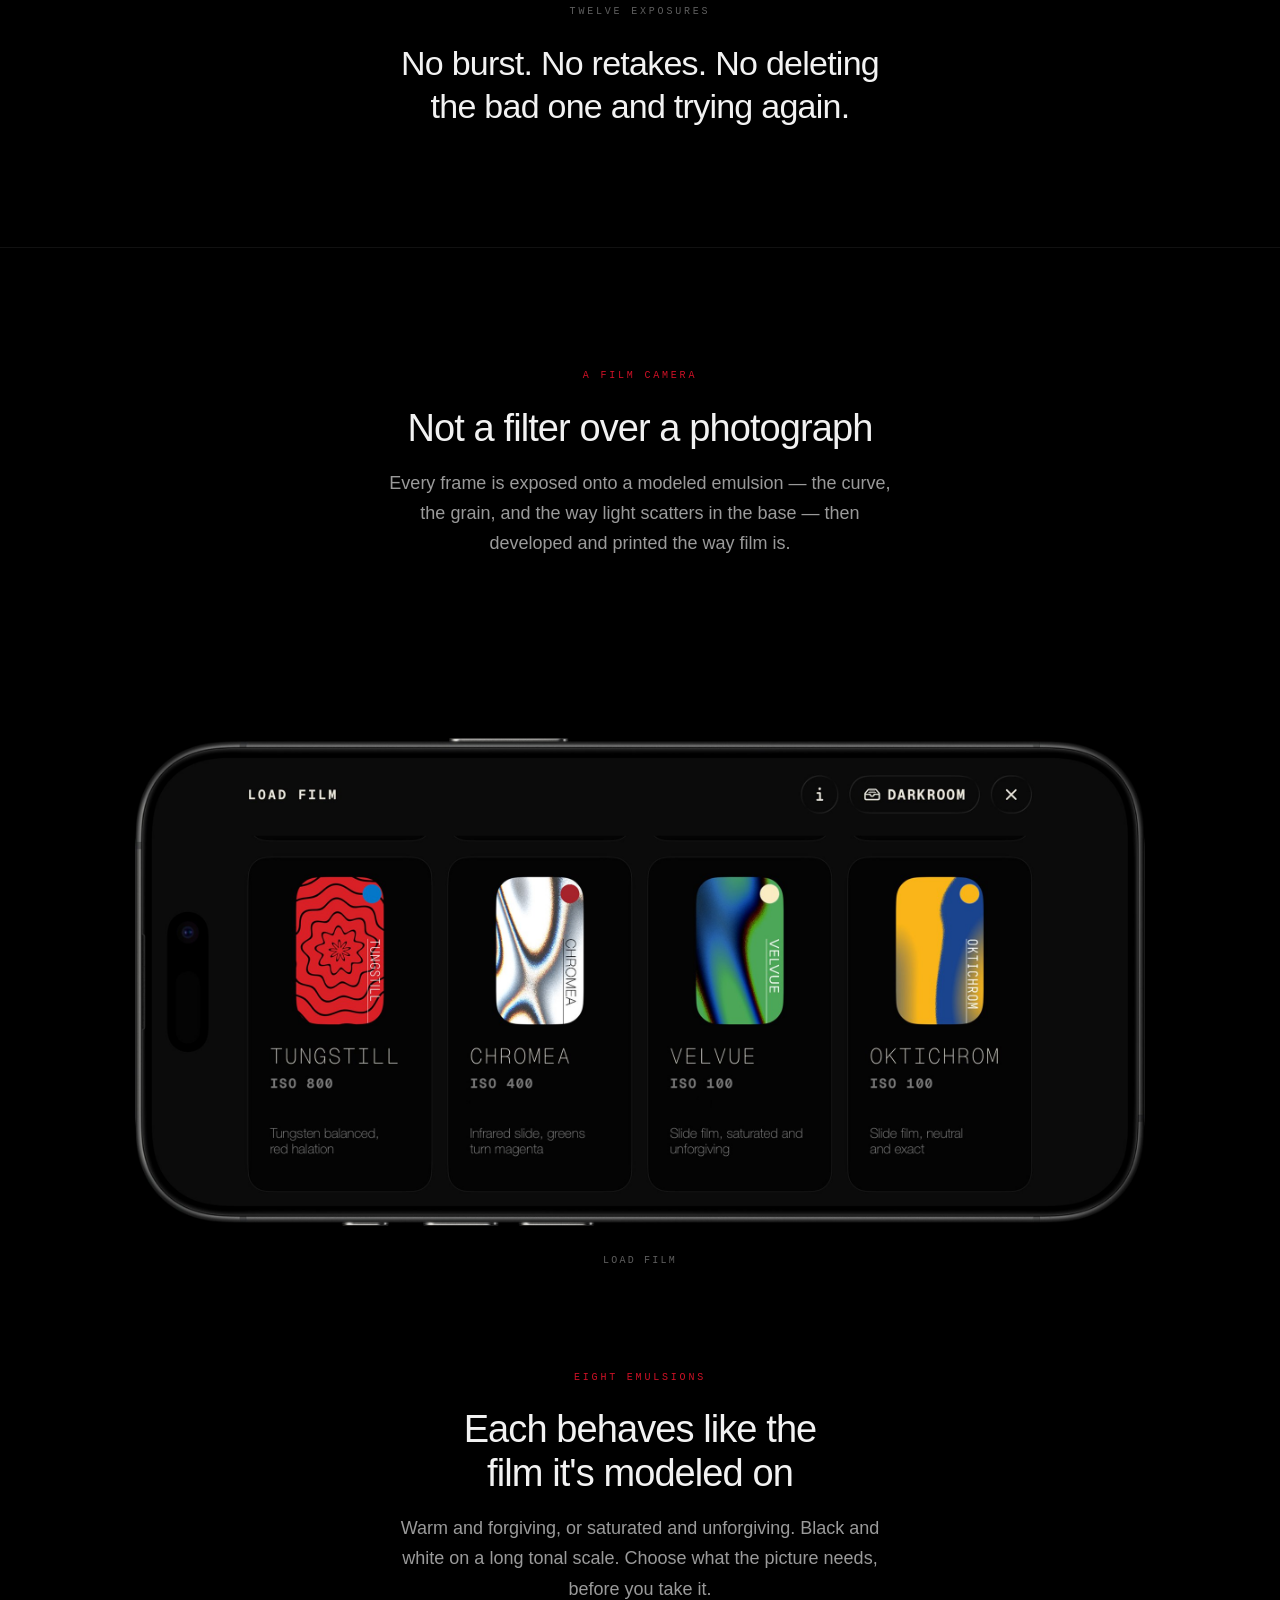
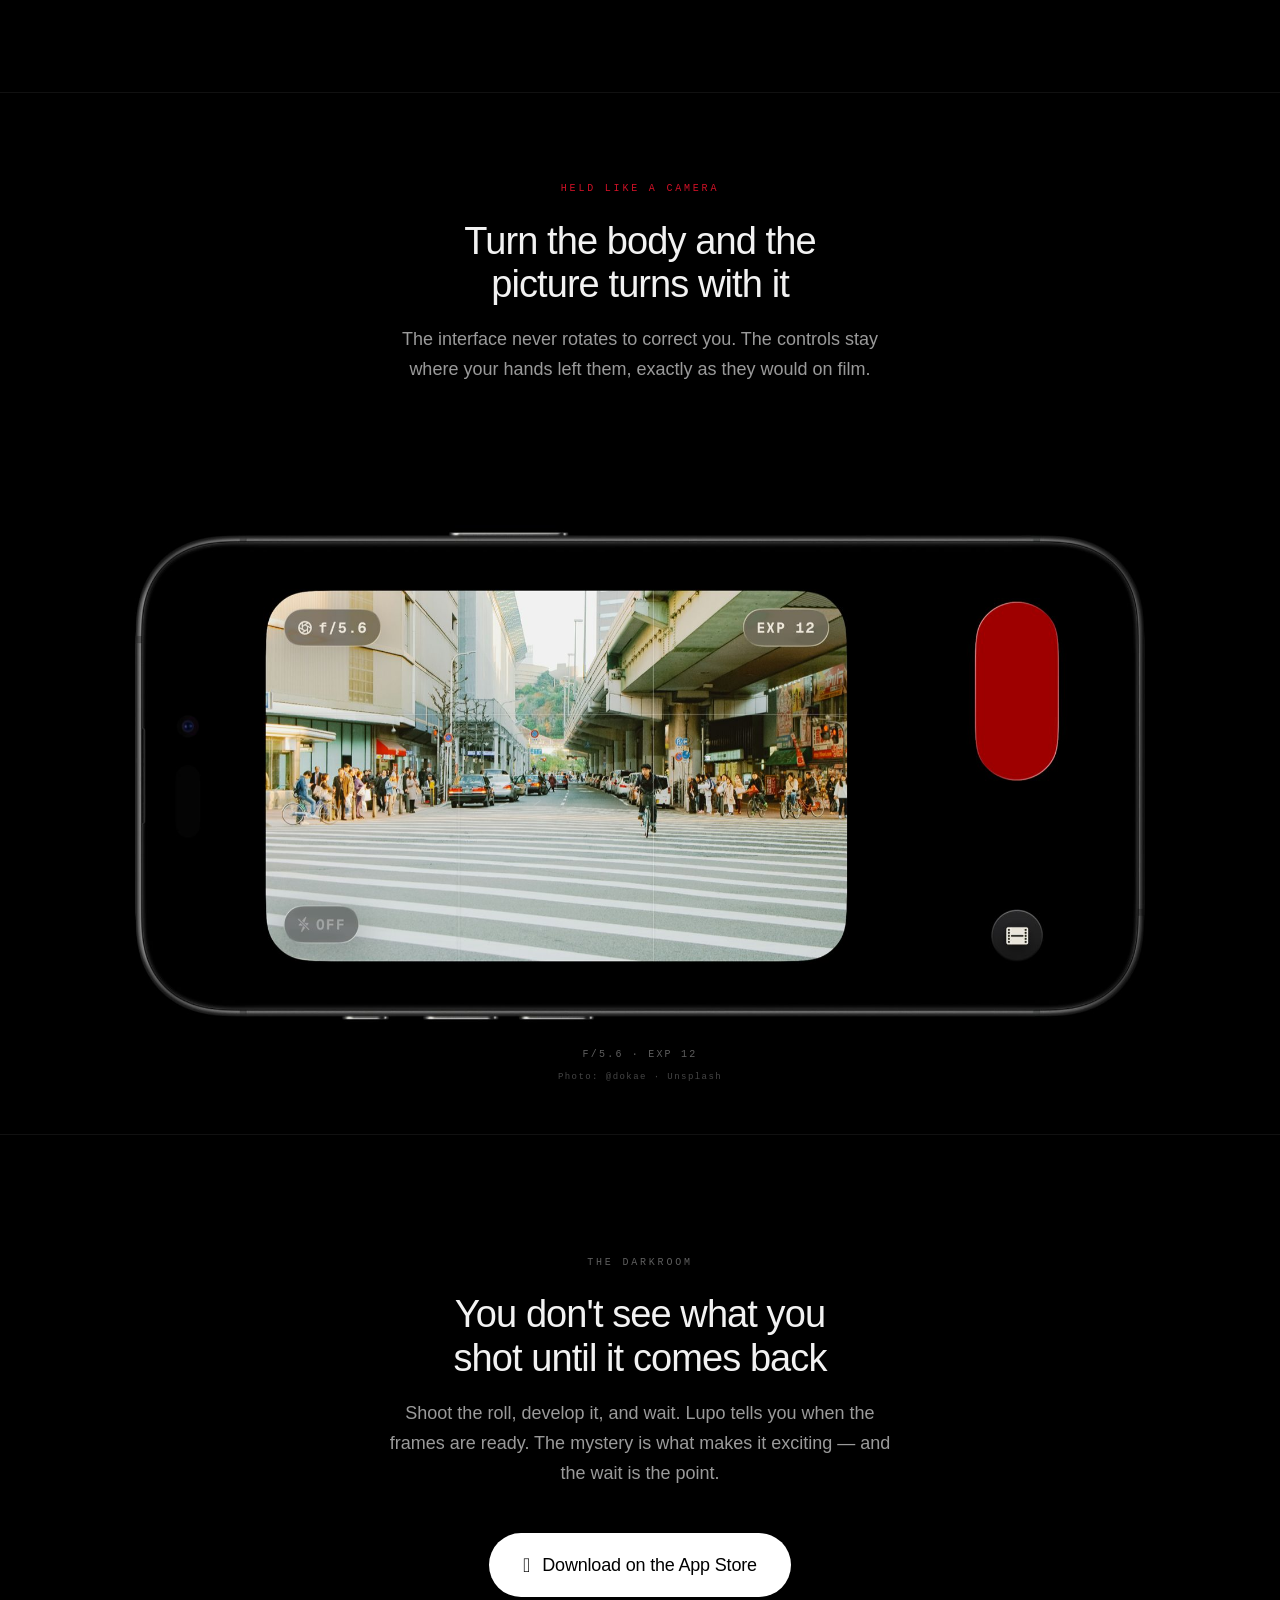
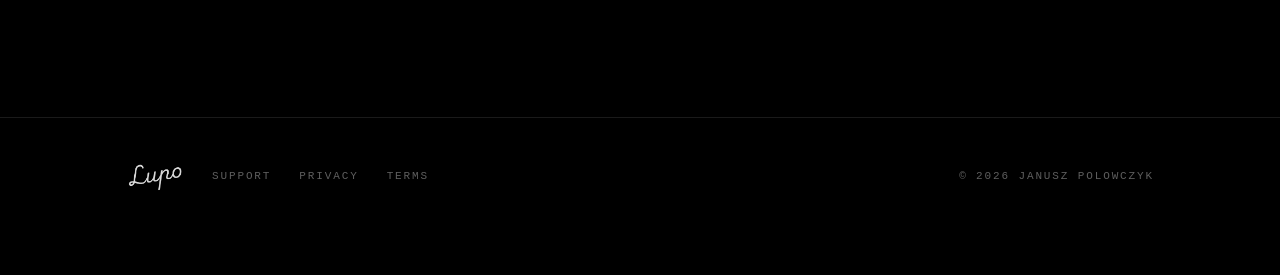
==== commit b36697cd: "Lead with the constraint, move rotation copy down 'No burst. No retakes.' now lands as the second be" ====
--- a/index.html
+++ b/index.html
@@ -41,27 +41,19 @@
   <div class="wrap-wide">
     <figure class="shot portrait reveal">
       <img src="assets/hold.jpg" alt="Lupo running on an iPhone held upright, the viewfinder showing a laneway between a brick wall and a glass tower, with a red shutter below." width="900" height="1842">
-      <figcaption>Nothing rotates to correct you<span class="credit">Photo: @niko_nguyen_10 · Unsplash</span></figcaption>
+      <figcaption>Twelve exposures to a roll<span class="credit">Photo: @niko_nguyen_10 · Unsplash</span></figcaption>
     </figure>
   </div>
 </section>
 
-<section class="panel tight">
+<hr class="rule">
+
+<section class="panel">
   <div class="wrap">
     <div class="inner reveal">
-      <p class="eyebrow">Held like a camera</p>
-      <h2>Turn the body and the picture turns with it</h2>
-      <p>The interface never rotates to correct you. The controls stay where your hands left them, exactly as they would on film.</p>
+      <p class="eyebrow quiet">Twelve exposures</p>
+      <p class="statement">No burst. No retakes. No deleting the bad one and trying again.</p>
     </div>
-  </div>
-</section>
-
-<section class="panel tight">
-  <div class="wrap-wide">
-    <figure class="shot reveal">
-      <img src="assets/camera.jpg" alt="Lupo's camera screen on an iPhone held sideways, showing a street crossing in the viewfinder with aperture, exposure count and flash indicators." width="1800" height="879">
-      <figcaption>f/5.6 · EXP 12<span class="credit">Photo: @dokae · Unsplash</span></figcaption>
-    </figure>
   </div>
 </section>
 
@@ -98,15 +90,24 @@
 
 <hr class="rule">
 
-<section class="panel">
+<section class="panel tight">
   <div class="wrap">
     <div class="inner reveal">
-      <p class="eyebrow quiet">Twelve exposures</p>
-      <p class="statement">No burst. No retakes. No deleting the bad one and trying again.</p>
+      <p class="eyebrow">Held like a camera</p>
+      <h2>Turn the body and the picture turns with it</h2>
+      <p>The interface never rotates to correct you. The controls stay where your hands left them, exactly as they would on film.</p>
     </div>
   </div>
 </section>
 
+<section class="panel tight">
+  <div class="wrap-wide">
+    <figure class="shot reveal">
+      <img src="assets/camera.jpg" alt="Lupo's camera screen on an iPhone held sideways, showing a street crossing in the viewfinder with aperture, exposure count and flash indicators." width="1800" height="879">
+      <figcaption>f/5.6 · EXP 12<span class="credit">Photo: @dokae · Unsplash</span></figcaption>
+    </figure>
+  </div>
+</section>
 
 <hr class="rule">
 
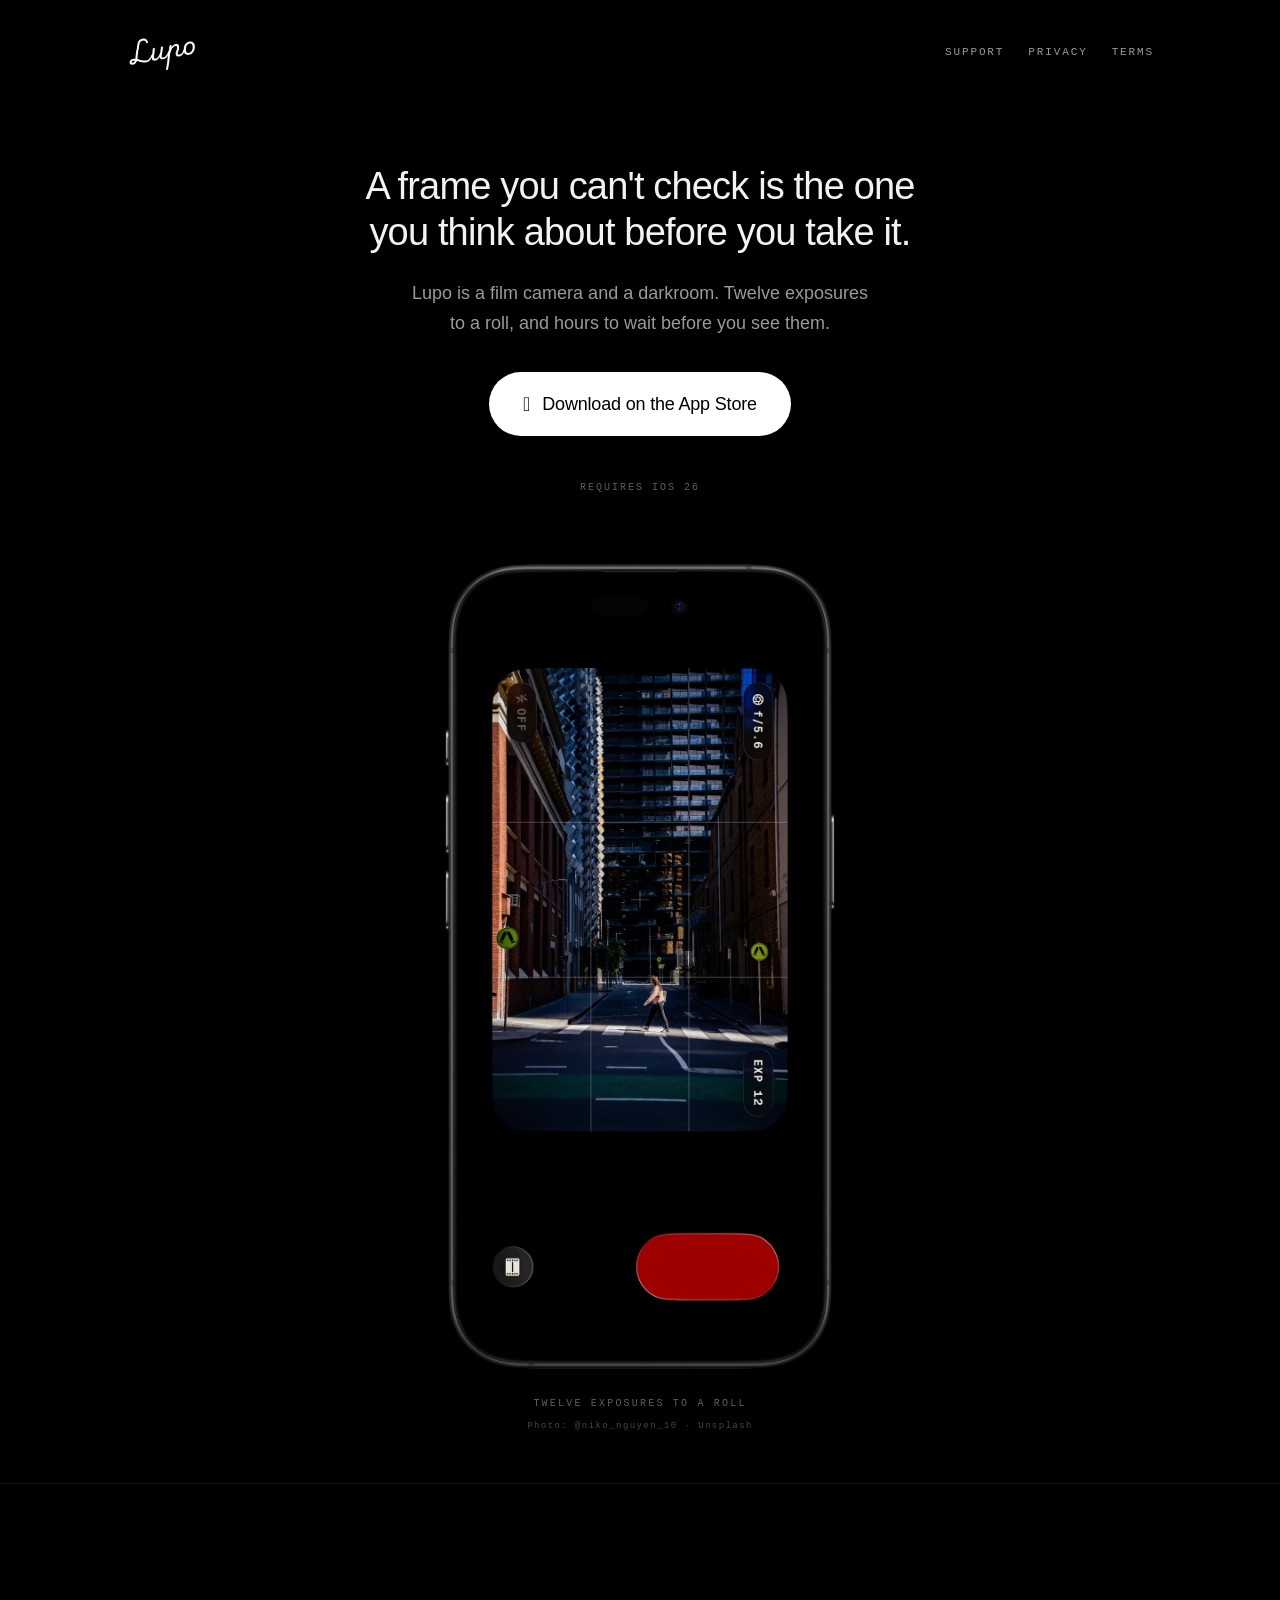
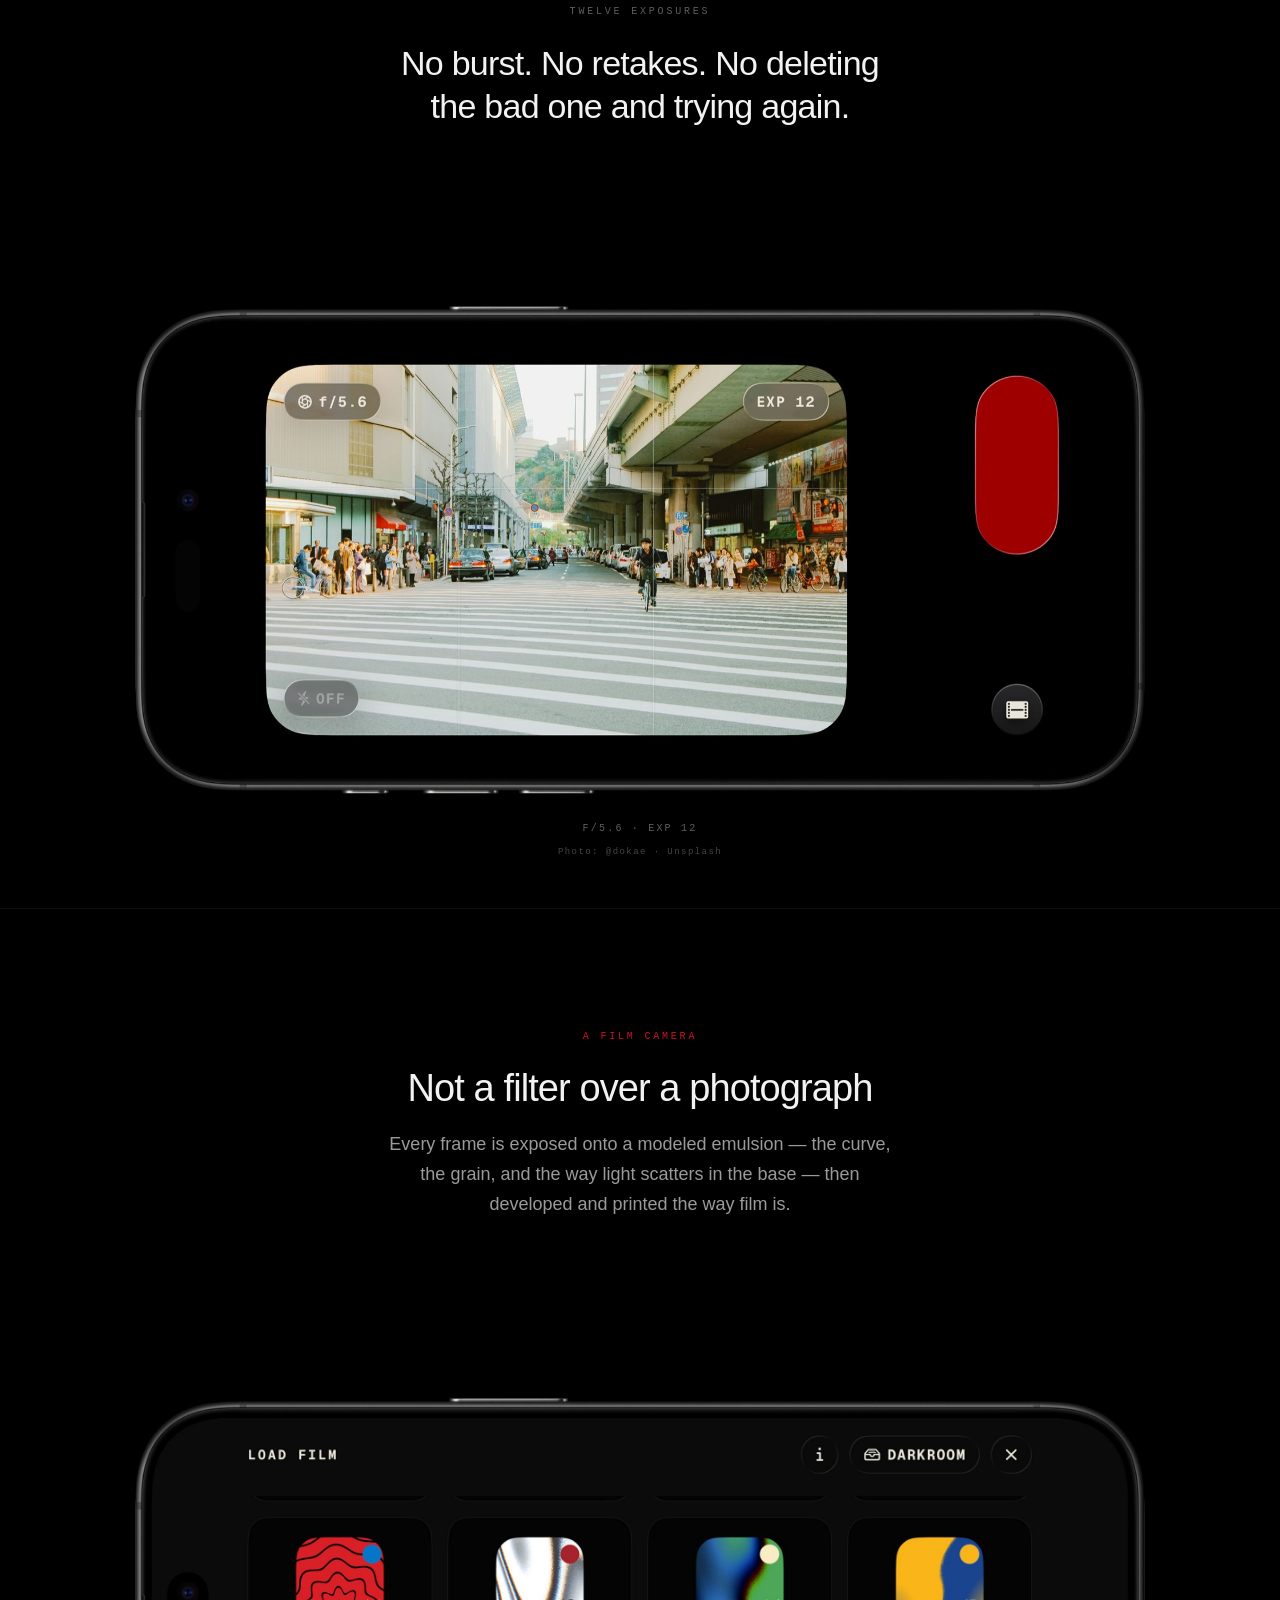
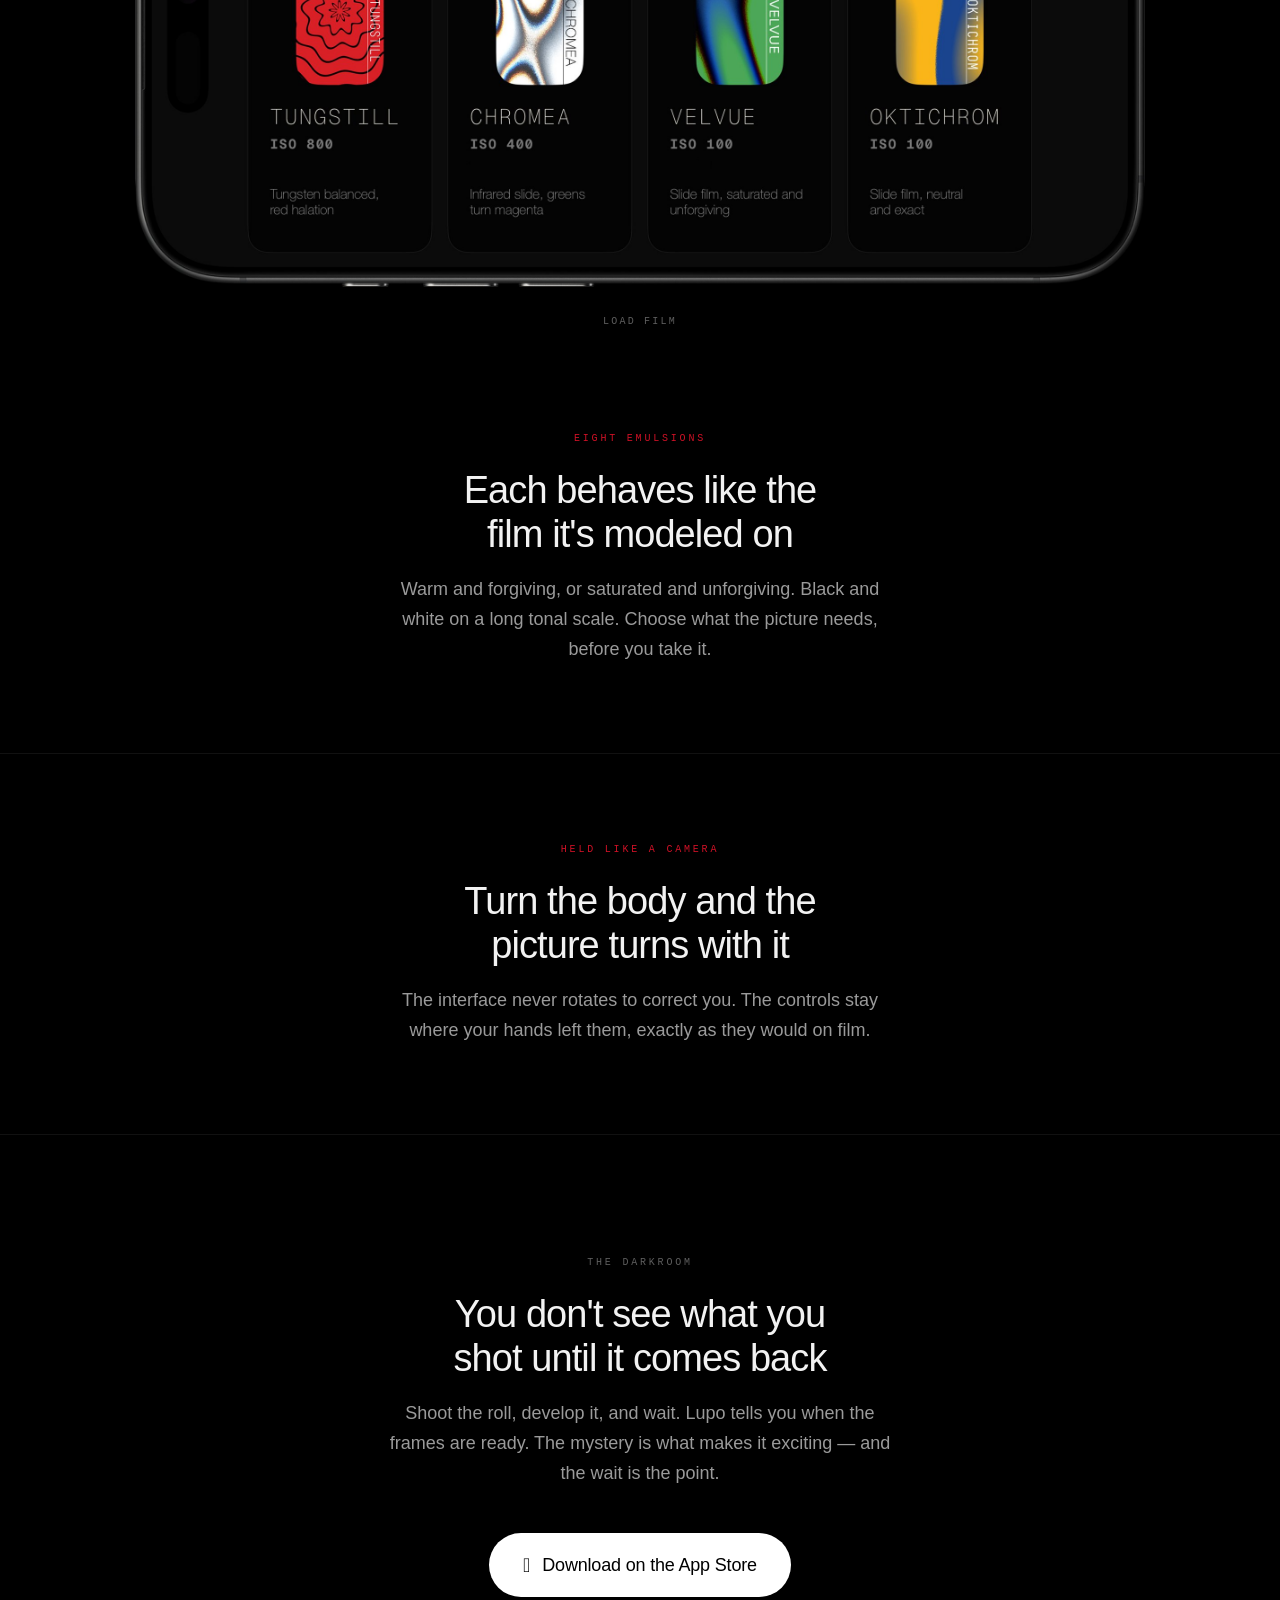
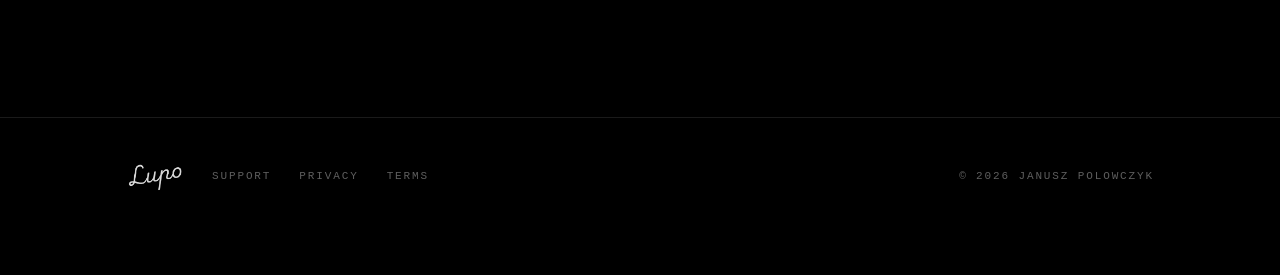
==== commit c0647749: "Pair camera.jpg with the twelve-exposures line EXP 12 is legible in that shot, so it is literal evid" ====
--- a/index.html
+++ b/index.html
@@ -57,6 +57,15 @@
   </div>
 </section>
 
+<section class="panel tight">
+  <div class="wrap-wide">
+    <figure class="shot reveal">
+      <img src="assets/camera.jpg" alt="Lupo's camera screen on an iPhone held sideways, showing a street crossing in the viewfinder with aperture, exposure count and flash indicators." width="1800" height="879">
+      <figcaption>f/5.6 · EXP 12<span class="credit">Photo: @dokae · Unsplash</span></figcaption>
+    </figure>
+  </div>
+</section>
+
 <hr class="rule">
 
 <section class="panel">
@@ -97,15 +106,6 @@
       <h2>Turn the body and the picture turns with it</h2>
       <p>The interface never rotates to correct you. The controls stay where your hands left them, exactly as they would on film.</p>
     </div>
-  </div>
-</section>
-
-<section class="panel tight">
-  <div class="wrap-wide">
-    <figure class="shot reveal">
-      <img src="assets/camera.jpg" alt="Lupo's camera screen on an iPhone held sideways, showing a street crossing in the viewfinder with aperture, exposure count and flash indicators." width="1800" height="879">
-      <figcaption>f/5.6 · EXP 12<span class="credit">Photo: @dokae · Unsplash</span></figcaption>
-    </figure>
   </div>
 </section>
 
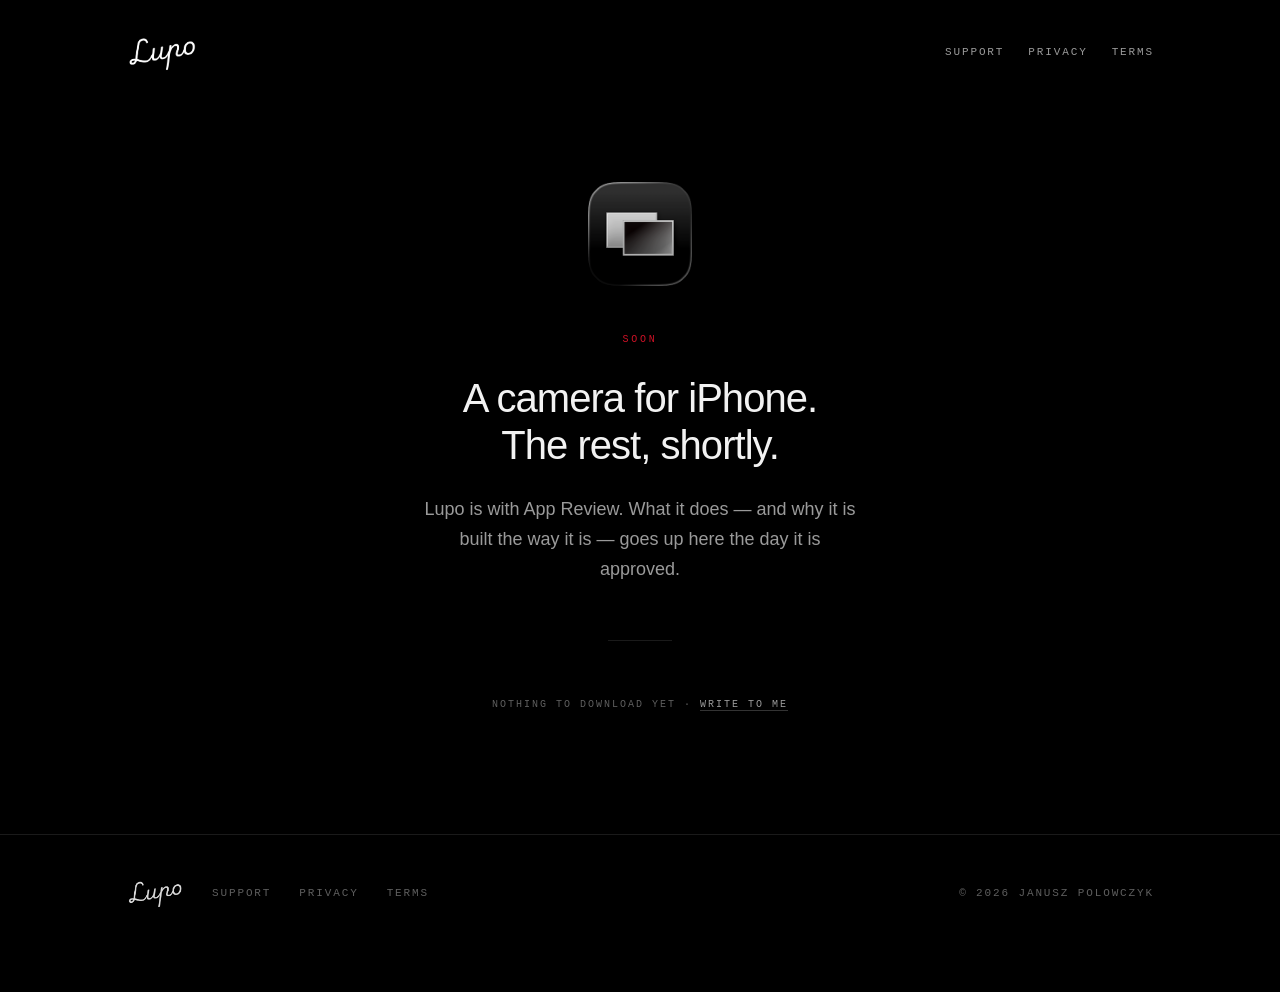
==== commit 5b5f646a: "Hold the landing page until approval" ====
--- a/index.html
+++ b/index.html
@@ -3,16 +3,17 @@
 <head>
 <meta charset="utf-8">
 <meta name="viewport" content="width=device-width,initial-scale=1">
-<title>Lupo — Film Camera &amp; Darkroom</title>
-<meta name="description" content="A film camera and darkroom for iPhone. Twelve exposures to a roll, eight modeled emulsions, and no way to check the shot until the roll comes back.">
+<title>Lupo — Coming soon</title>
+<meta name="description" content="Lupo, a camera for iPhone. Coming soon.">
 <meta name="color-scheme" content="dark">
 <meta name="theme-color" content="#000000">
+<meta name="robots" content="noindex">
 <link rel="icon" type="image/png" href="assets/Lupoicon_web.png">
 <link rel="apple-touch-icon" href="assets/Lupoicon_web.png">
-<meta property="og:title" content="Lupo — Film Camera &amp; Darkroom">
-<meta property="og:description" content="A frame you can't check is the one you think about before you take it.">
+<meta property="og:title" content="Lupo — Coming soon">
+<meta property="og:description" content="A camera for iPhone. Coming soon.">
 <meta property="og:type" content="website">
-<meta property="og:image" content="assets/hold.jpg">
+<meta property="og:image" content="assets/Lupoicon_web.png">
 <link rel="stylesheet" href="style.css">
 </head>
 <body>
@@ -26,103 +27,21 @@
   </span>
 </nav>
 
-<header class="hero">
+<main class="teaser">
   <div class="wrap">
-    <p class="thesis">A frame you can't check is the one you think about before you take it.</p>
-    <p class="sub">Lupo is a film camera and a darkroom. Twelve exposures to a roll, and hours to wait before you see them.</p>
-    <div class="get">
-      <a class="btn" href="https://apps.apple.com/app/idXXXXXXXXX"><span class="glyph" aria-hidden="true">&#63743;</span> Download on the App Store</a>
-    </div>
-    <p class="get note">Requires iOS 26</p>
+
+    <img class="mark" src="assets/Lupoicon_web.png" alt="" width="240" height="240">
+
+    <p class="eyebrow">Soon</p>
+    <p class="thesis">A camera for iPhone.<br>The rest, shortly.</p>
+    <p class="sub">Lupo is with App Review. What it does — and why it is built the way it is — goes up here the day it is approved.</p>
+
+    <hr class="rule hairline">
+
+    <p class="foot">Nothing to download yet · <a href="support.html">Write to me</a></p>
+
   </div>
-</header>
-
-<section class="panel">
-  <div class="wrap-wide">
-    <figure class="shot portrait reveal">
-      <img src="assets/hold.jpg" alt="Lupo running on an iPhone held upright, the viewfinder showing a laneway between a brick wall and a glass tower, with a red shutter below." width="900" height="1842">
-      <figcaption>Twelve exposures to a roll<span class="credit">Photo: @niko_nguyen_10 · Unsplash</span></figcaption>
-    </figure>
-  </div>
-</section>
-
-<hr class="rule">
-
-<section class="panel">
-  <div class="wrap">
-    <div class="inner reveal">
-      <p class="eyebrow quiet">Twelve exposures</p>
-      <p class="statement">No burst. No retakes. No deleting the bad one and trying again.</p>
-    </div>
-  </div>
-</section>
-
-<section class="panel tight">
-  <div class="wrap-wide">
-    <figure class="shot reveal">
-      <img src="assets/camera.jpg" alt="Lupo's camera screen on an iPhone held sideways, showing a street crossing in the viewfinder with aperture, exposure count and flash indicators." width="1800" height="879">
-      <figcaption>f/5.6 · EXP 12<span class="credit">Photo: @dokae · Unsplash</span></figcaption>
-    </figure>
-  </div>
-</section>
-
-<hr class="rule">
-
-<section class="panel">
-  <div class="wrap">
-    <div class="inner reveal">
-      <p class="eyebrow">A film camera</p>
-      <h2>Not a filter over a photograph</h2>
-      <p>Every frame is exposed onto a modeled emulsion — the curve, the grain, and the way light scatters in the base — then developed and printed the way film is.</p>
-    </div>
-  </div>
-</section>
-
-<section class="panel tight">
-  <div class="wrap-wide">
-    <figure class="shot reveal">
-      <img src="assets/films.jpg" alt="Lupo's film selection screen showing canisters for Tungstill ISO 800, Chromea ISO 400, Velvue ISO 100 and Oktichrom ISO 100." width="2292" height="1120">
-      <figcaption>Load film</figcaption>
-    </figure>
-  </div>
-</section>
-
-<section class="panel tight">
-  <div class="wrap">
-    <div class="inner reveal">
-      <p class="eyebrow">Eight emulsions</p>
-      <h2>Each behaves like the film it's modeled on</h2>
-      <p>Warm and forgiving, or saturated and unforgiving. Black and white on a long tonal scale. Choose what the picture needs, before you take it.</p>
-    </div>
-  </div>
-</section>
-
-<hr class="rule">
-
-<section class="panel tight">
-  <div class="wrap">
-    <div class="inner reveal">
-      <p class="eyebrow">Held like a camera</p>
-      <h2>Turn the body and the picture turns with it</h2>
-      <p>The interface never rotates to correct you. The controls stay where your hands left them, exactly as they would on film.</p>
-    </div>
-  </div>
-</section>
-
-<hr class="rule">
-
-<section class="panel">
-  <div class="wrap">
-    <div class="inner reveal">
-      <p class="eyebrow quiet">The darkroom</p>
-      <h2>You don't see what you shot until it comes back</h2>
-      <p>Shoot the roll, develop it, and wait. Lupo tells you when the frames are ready. The mystery is what makes it exciting — and the wait is the point.</p>
-      <div class="get" style="margin-top:44px">
-        <a class="btn" href="https://apps.apple.com/app/idXXXXXXXXX"><span class="glyph" aria-hidden="true">&#63743;</span> Download on the App Store</a>
-      </div>
-    </div>
-  </div>
-</section>
+</main>
 
 <footer class="site">
   <div class="bar">
@@ -134,22 +53,5 @@
   </div>
 </footer>
 
-<script>
-(function(){
-  var els = document.querySelectorAll('.reveal');
-  if (!('IntersectionObserver' in window) ||
-      window.matchMedia('(prefers-reduced-motion: reduce)').matches){
-    els.forEach(function(e){ e.classList.add('in'); });
-    return;
-  }
-  var io = new IntersectionObserver(function(entries){
-    entries.forEach(function(en){
-      if (en.isIntersecting){ en.target.classList.add('in'); io.unobserve(en.target); }
-    });
-  }, {rootMargin:'0px 0px -8% 0px', threshold:0.06});
-  els.forEach(function(e){ io.observe(e); });
-})();
-</script>
-
 </body>
 </html>
--- a/style.css
+++ b/style.css
@@ -221,3 +221,32 @@
   footer.site .bar{padding:32px 20px 64px}
   footer.site .spacer{margin-left:0;flex-basis:100%}
 }
+
+/* ---------- teaser (pre-launch index only) ----------
+   Everything under .teaser exists solely for the holding page.
+   Safe to delete wholesale once the full landing page is restored. */
+.teaser{padding:76px 0 120px;text-align:center}
+.teaser .mark{
+  width:104px;height:auto;margin:0 auto 46px;
+  border-radius:23px;opacity:.92;
+}
+.teaser .eyebrow{margin-bottom:26px}
+.teaser .thesis{
+  font-size:clamp(27px,4.4vw,40px);line-height:1.18;letter-spacing:-.024em;
+  color:var(--ink);margin:0 auto 24px;max-width:22ch;text-wrap:balance;
+}
+.teaser .sub{max-width:44ch;margin:0 auto;font-size:18px;color:var(--dim)}
+.teaser .hairline{max-width:64px;margin:56px auto;border-top-color:var(--hair)}
+.teaser .foot{
+  font-family:var(--mono);font-weight:400;
+  font-size:10px;letter-spacing:.2em;text-transform:uppercase;
+  color:var(--faint);margin:0;
+}
+.teaser .foot a{color:var(--dim);border-bottom-color:#333}
+.teaser .foot a:hover{color:var(--ink)}
+
+@media (max-width:640px){
+  .teaser{padding:56px 0 88px}
+  .teaser .mark{width:88px;margin-bottom:38px}
+  .teaser .hairline{margin:44px auto}
+}
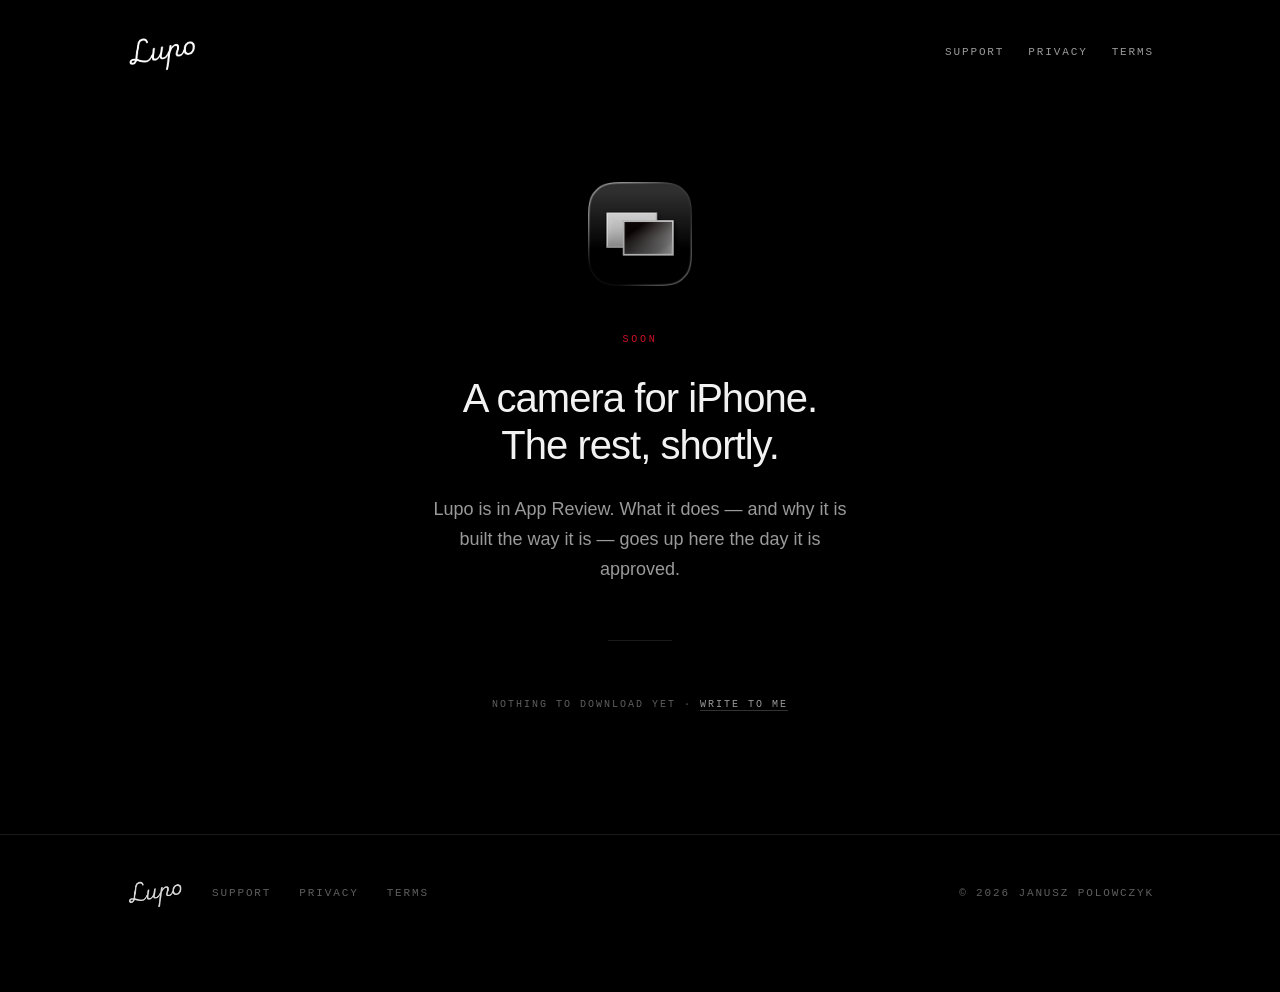
==== commit e4a6c95a: "Update: phrasing" ====
--- a/index.html
+++ b/index.html
@@ -34,7 +34,7 @@
 
     <p class="eyebrow">Soon</p>
     <p class="thesis">A camera for iPhone.<br>The rest, shortly.</p>
-    <p class="sub">Lupo is with App Review. What it does — and why it is built the way it is — goes up here the day it is approved.</p>
+    <p class="sub">Lupo is in App Review. What it does — and why it is built the way it is — goes up here the day it is approved.</p>
 
     <hr class="rule hairline">
 
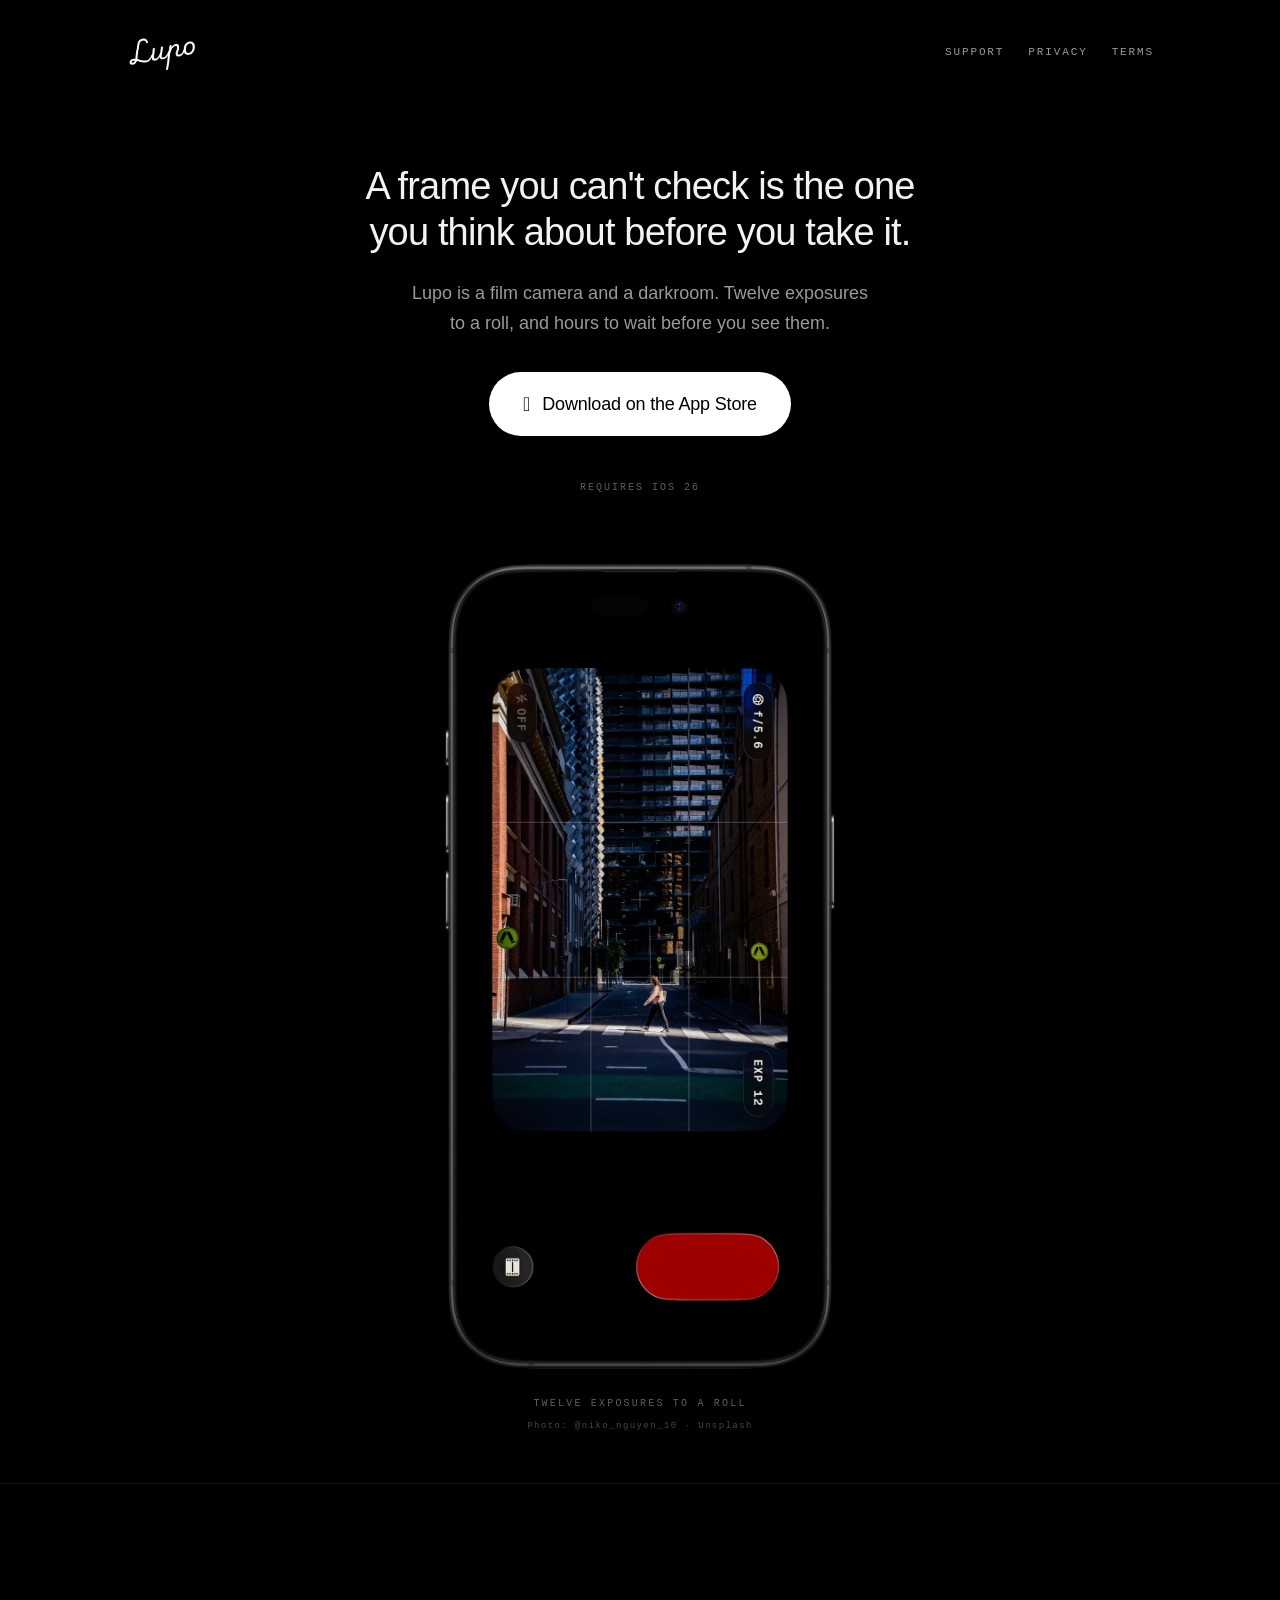
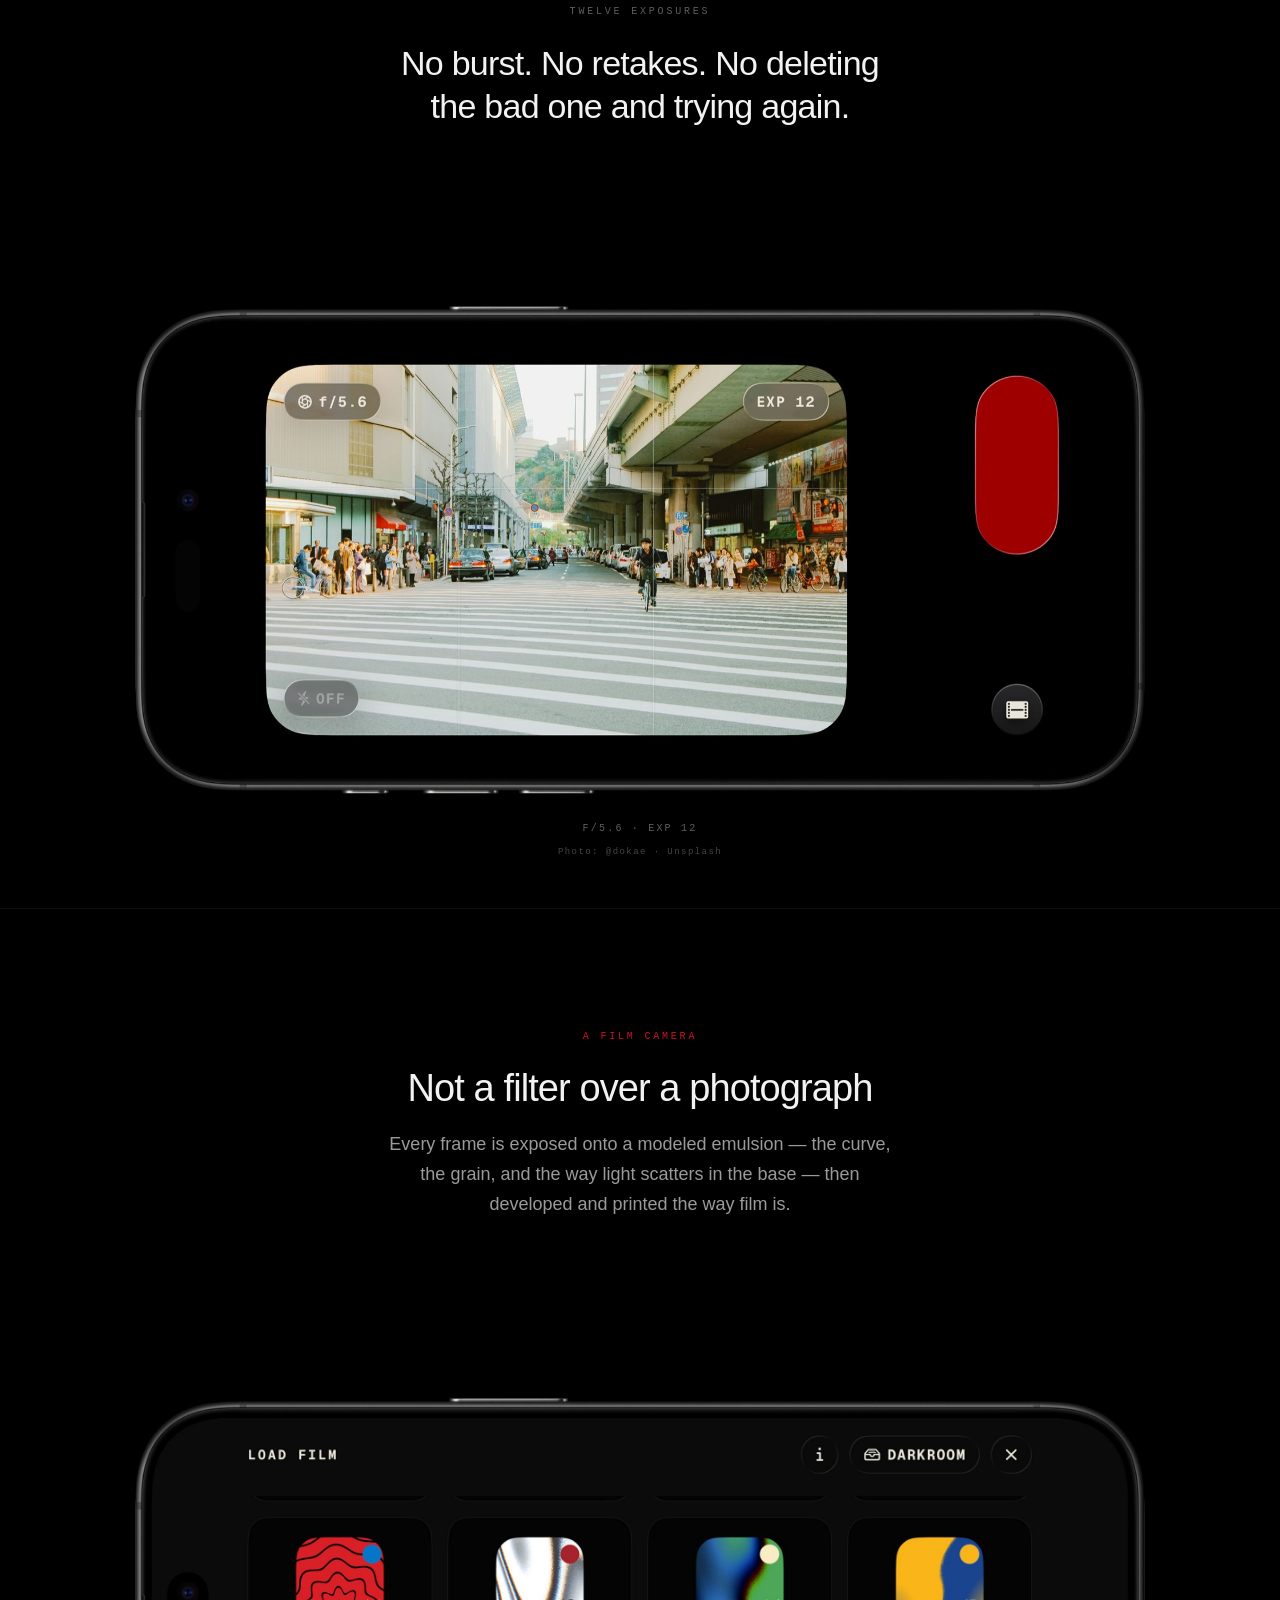
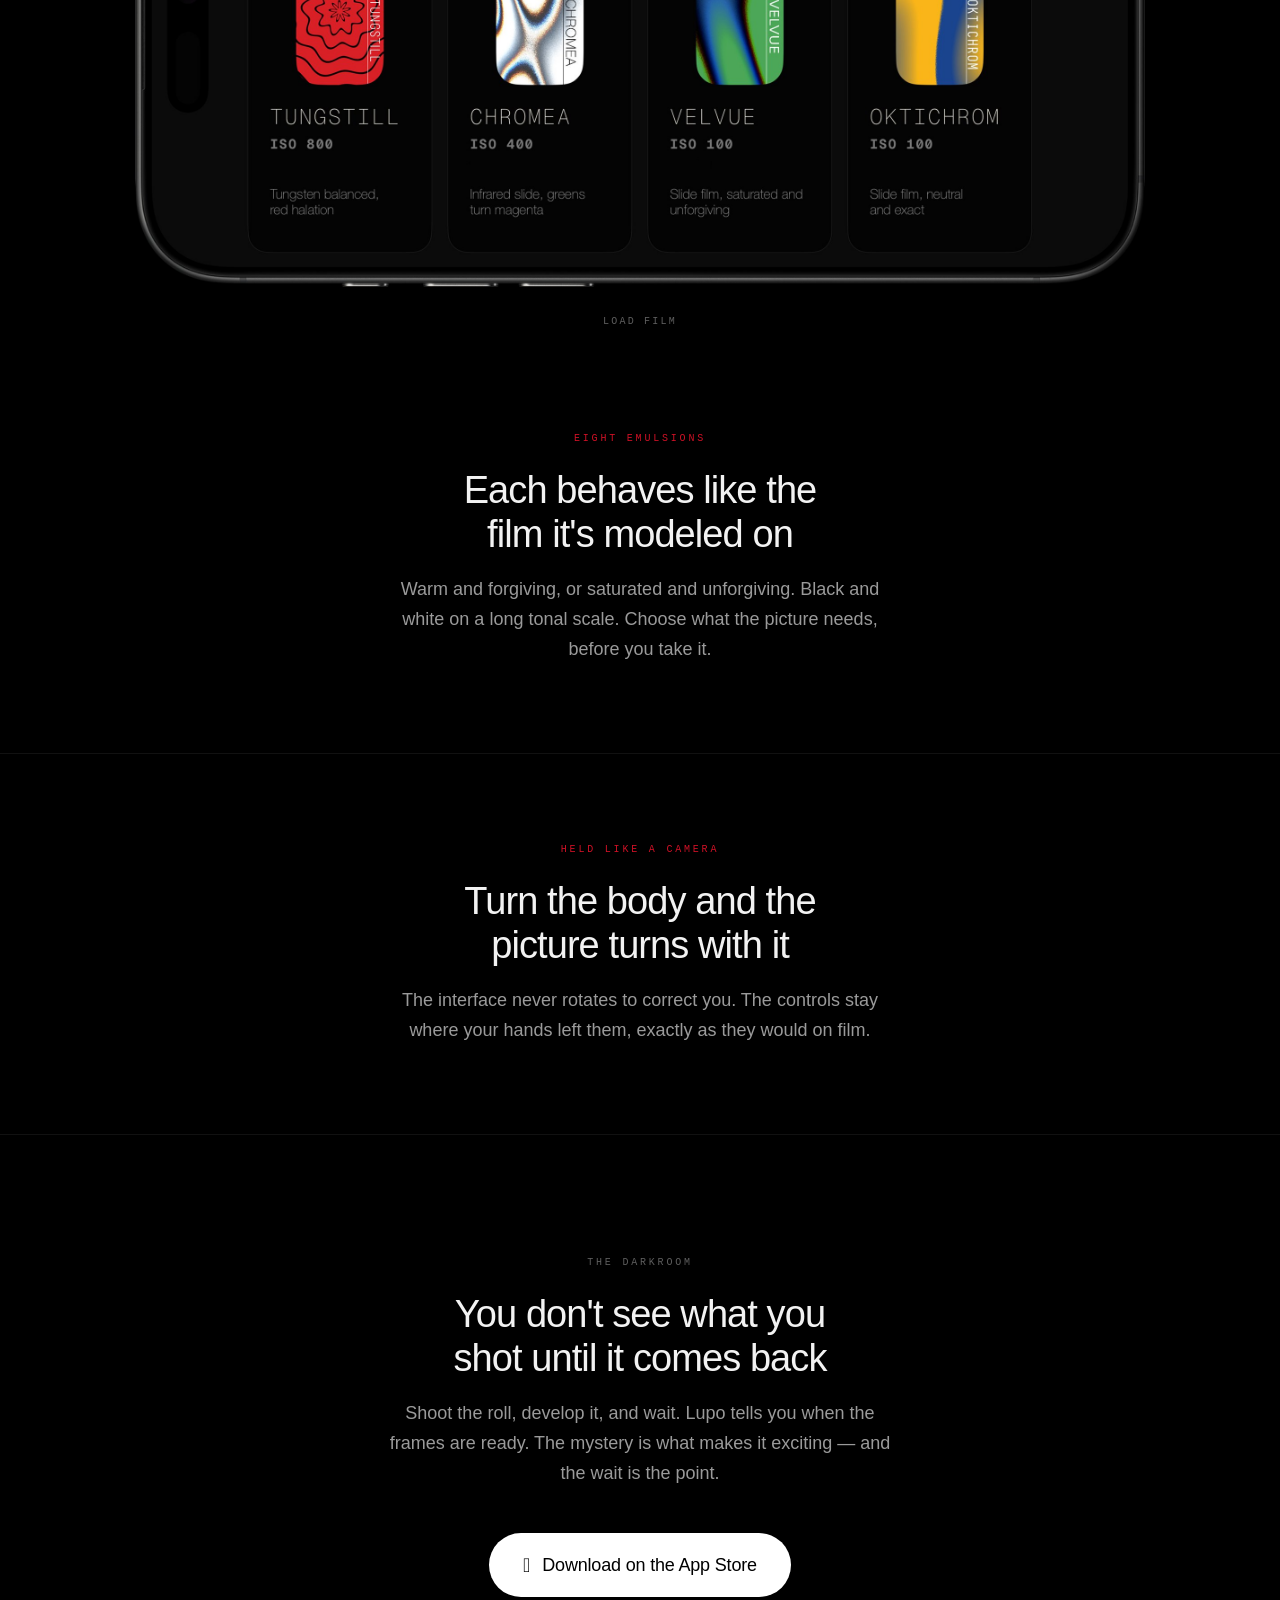
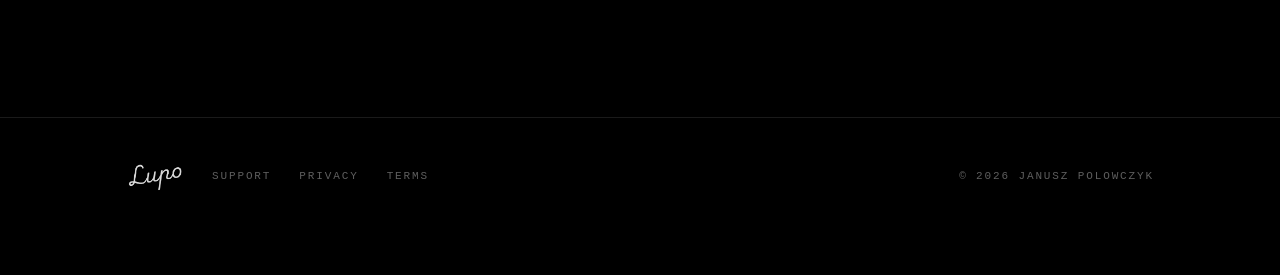
==== commit 9a827cc5: "Launch: restore the full landing page Lupo is approved and live, so the holding page comes down. Res" ====
--- a/index.html
+++ b/index.html
@@ -3,17 +3,16 @@
 <head>
 <meta charset="utf-8">
 <meta name="viewport" content="width=device-width,initial-scale=1">
-<title>Lupo — Coming soon</title>
-<meta name="description" content="Lupo, a camera for iPhone. Coming soon.">
+<title>Lupo — Film Camera &amp; Darkroom</title>
+<meta name="description" content="A film camera and darkroom for iPhone. Twelve exposures to a roll, eight modeled emulsions, and no way to check the shot until the roll comes back.">
 <meta name="color-scheme" content="dark">
 <meta name="theme-color" content="#000000">
-<meta name="robots" content="noindex">
 <link rel="icon" type="image/png" href="assets/Lupoicon_web.png">
 <link rel="apple-touch-icon" href="assets/Lupoicon_web.png">
-<meta property="og:title" content="Lupo — Coming soon">
-<meta property="og:description" content="A camera for iPhone. Coming soon.">
+<meta property="og:title" content="Lupo — Film Camera &amp; Darkroom">
+<meta property="og:description" content="A frame you can't check is the one you think about before you take it.">
 <meta property="og:type" content="website">
-<meta property="og:image" content="assets/Lupoicon_web.png">
+<meta property="og:image" content="assets/hold.jpg">
 <link rel="stylesheet" href="style.css">
 </head>
 <body>
@@ -27,21 +26,103 @@
   </span>
 </nav>
 
-<main class="teaser">
+<header class="hero">
   <div class="wrap">
+    <p class="thesis">A frame you can't check is the one you think about before you take it.</p>
+    <p class="sub">Lupo is a film camera and a darkroom. Twelve exposures to a roll, and hours to wait before you see them.</p>
+    <div class="get">
+      <a class="btn" href="https://apps.apple.com/app/id6804823538"><span class="glyph" aria-hidden="true">&#63743;</span> Download on the App Store</a>
+    </div>
+    <p class="get note">Requires iOS 26</p>
+  </div>
+</header>
 
-    <img class="mark" src="assets/Lupoicon_web.png" alt="" width="240" height="240">
+<section class="panel">
+  <div class="wrap-wide">
+    <figure class="shot portrait reveal">
+      <img src="assets/hold.jpg" alt="Lupo running on an iPhone held upright, the viewfinder showing a laneway between a brick wall and a glass tower, with a red shutter below." width="900" height="1842">
+      <figcaption>Twelve exposures to a roll<span class="credit">Photo: @niko_nguyen_10 · Unsplash</span></figcaption>
+    </figure>
+  </div>
+</section>
 
-    <p class="eyebrow">Soon</p>
-    <p class="thesis">A camera for iPhone.<br>The rest, shortly.</p>
-    <p class="sub">Lupo is in App Review. What it does — and why it is built the way it is — goes up here the day it is approved.</p>
+<hr class="rule">
 
-    <hr class="rule hairline">
+<section class="panel">
+  <div class="wrap">
+    <div class="inner reveal">
+      <p class="eyebrow quiet">Twelve exposures</p>
+      <p class="statement">No burst. No retakes. No deleting the bad one and trying again.</p>
+    </div>
+  </div>
+</section>
 
-    <p class="foot">Nothing to download yet · <a href="support.html">Write to me</a></p>
+<section class="panel tight">
+  <div class="wrap-wide">
+    <figure class="shot reveal">
+      <img src="assets/camera.jpg" alt="Lupo's camera screen on an iPhone held sideways, showing a street crossing in the viewfinder with aperture, exposure count and flash indicators." width="1800" height="879">
+      <figcaption>f/5.6 · EXP 12<span class="credit">Photo: @dokae · Unsplash</span></figcaption>
+    </figure>
+  </div>
+</section>
 
+<hr class="rule">
+
+<section class="panel">
+  <div class="wrap">
+    <div class="inner reveal">
+      <p class="eyebrow">A film camera</p>
+      <h2>Not a filter over a photograph</h2>
+      <p>Every frame is exposed onto a modeled emulsion — the curve, the grain, and the way light scatters in the base — then developed and printed the way film is.</p>
+    </div>
   </div>
-</main>
+</section>
+
+<section class="panel tight">
+  <div class="wrap-wide">
+    <figure class="shot reveal">
+      <img src="assets/films.jpg" alt="Lupo's film selection screen showing canisters for Tungstill ISO 800, Chromea ISO 400, Velvue ISO 100 and Oktichrom ISO 100." width="2292" height="1120">
+      <figcaption>Load film</figcaption>
+    </figure>
+  </div>
+</section>
+
+<section class="panel tight">
+  <div class="wrap">
+    <div class="inner reveal">
+      <p class="eyebrow">Eight emulsions</p>
+      <h2>Each behaves like the film it's modeled on</h2>
+      <p>Warm and forgiving, or saturated and unforgiving. Black and white on a long tonal scale. Choose what the picture needs, before you take it.</p>
+    </div>
+  </div>
+</section>
+
+<hr class="rule">
+
+<section class="panel tight">
+  <div class="wrap">
+    <div class="inner reveal">
+      <p class="eyebrow">Held like a camera</p>
+      <h2>Turn the body and the picture turns with it</h2>
+      <p>The interface never rotates to correct you. The controls stay where your hands left them, exactly as they would on film.</p>
+    </div>
+  </div>
+</section>
+
+<hr class="rule">
+
+<section class="panel">
+  <div class="wrap">
+    <div class="inner reveal">
+      <p class="eyebrow quiet">The darkroom</p>
+      <h2>You don't see what you shot until it comes back</h2>
+      <p>Shoot the roll, develop it, and wait. Lupo tells you when the frames are ready. The mystery is what makes it exciting — and the wait is the point.</p>
+      <div class="get" style="margin-top:44px">
+        <a class="btn" href="https://apps.apple.com/app/id6804823538"><span class="glyph" aria-hidden="true">&#63743;</span> Download on the App Store</a>
+      </div>
+    </div>
+  </div>
+</section>
 
 <footer class="site">
   <div class="bar">
@@ -53,5 +134,22 @@
   </div>
 </footer>
 
+<script>
+(function(){
+  var els = document.querySelectorAll('.reveal');
+  if (!('IntersectionObserver' in window) ||
+      window.matchMedia('(prefers-reduced-motion: reduce)').matches){
+    els.forEach(function(e){ e.classList.add('in'); });
+    return;
+  }
+  var io = new IntersectionObserver(function(entries){
+    entries.forEach(function(en){
+      if (en.isIntersecting){ en.target.classList.add('in'); io.unobserve(en.target); }
+    });
+  }, {rootMargin:'0px 0px -8% 0px', threshold:0.06});
+  els.forEach(function(e){ io.observe(e); });
+})();
+</script>
+
 </body>
 </html>
--- a/style.css
+++ b/style.css
@@ -221,32 +221,3 @@
   footer.site .bar{padding:32px 20px 64px}
   footer.site .spacer{margin-left:0;flex-basis:100%}
 }
-
-/* ---------- teaser (pre-launch index only) ----------
-   Everything under .teaser exists solely for the holding page.
-   Safe to delete wholesale once the full landing page is restored. */
-.teaser{padding:76px 0 120px;text-align:center}
-.teaser .mark{
-  width:104px;height:auto;margin:0 auto 46px;
-  border-radius:23px;opacity:.92;
-}
-.teaser .eyebrow{margin-bottom:26px}
-.teaser .thesis{
-  font-size:clamp(27px,4.4vw,40px);line-height:1.18;letter-spacing:-.024em;
-  color:var(--ink);margin:0 auto 24px;max-width:22ch;text-wrap:balance;
-}
-.teaser .sub{max-width:44ch;margin:0 auto;font-size:18px;color:var(--dim)}
-.teaser .hairline{max-width:64px;margin:56px auto;border-top-color:var(--hair)}
-.teaser .foot{
-  font-family:var(--mono);font-weight:400;
-  font-size:10px;letter-spacing:.2em;text-transform:uppercase;
-  color:var(--faint);margin:0;
-}
-.teaser .foot a{color:var(--dim);border-bottom-color:#333}
-.teaser .foot a:hover{color:var(--ink)}
-
-@media (max-width:640px){
-  .teaser{padding:56px 0 88px}
-  .teaser .mark{width:88px;margin-bottom:38px}
-  .teaser .hairline{margin:44px auto}
-}
